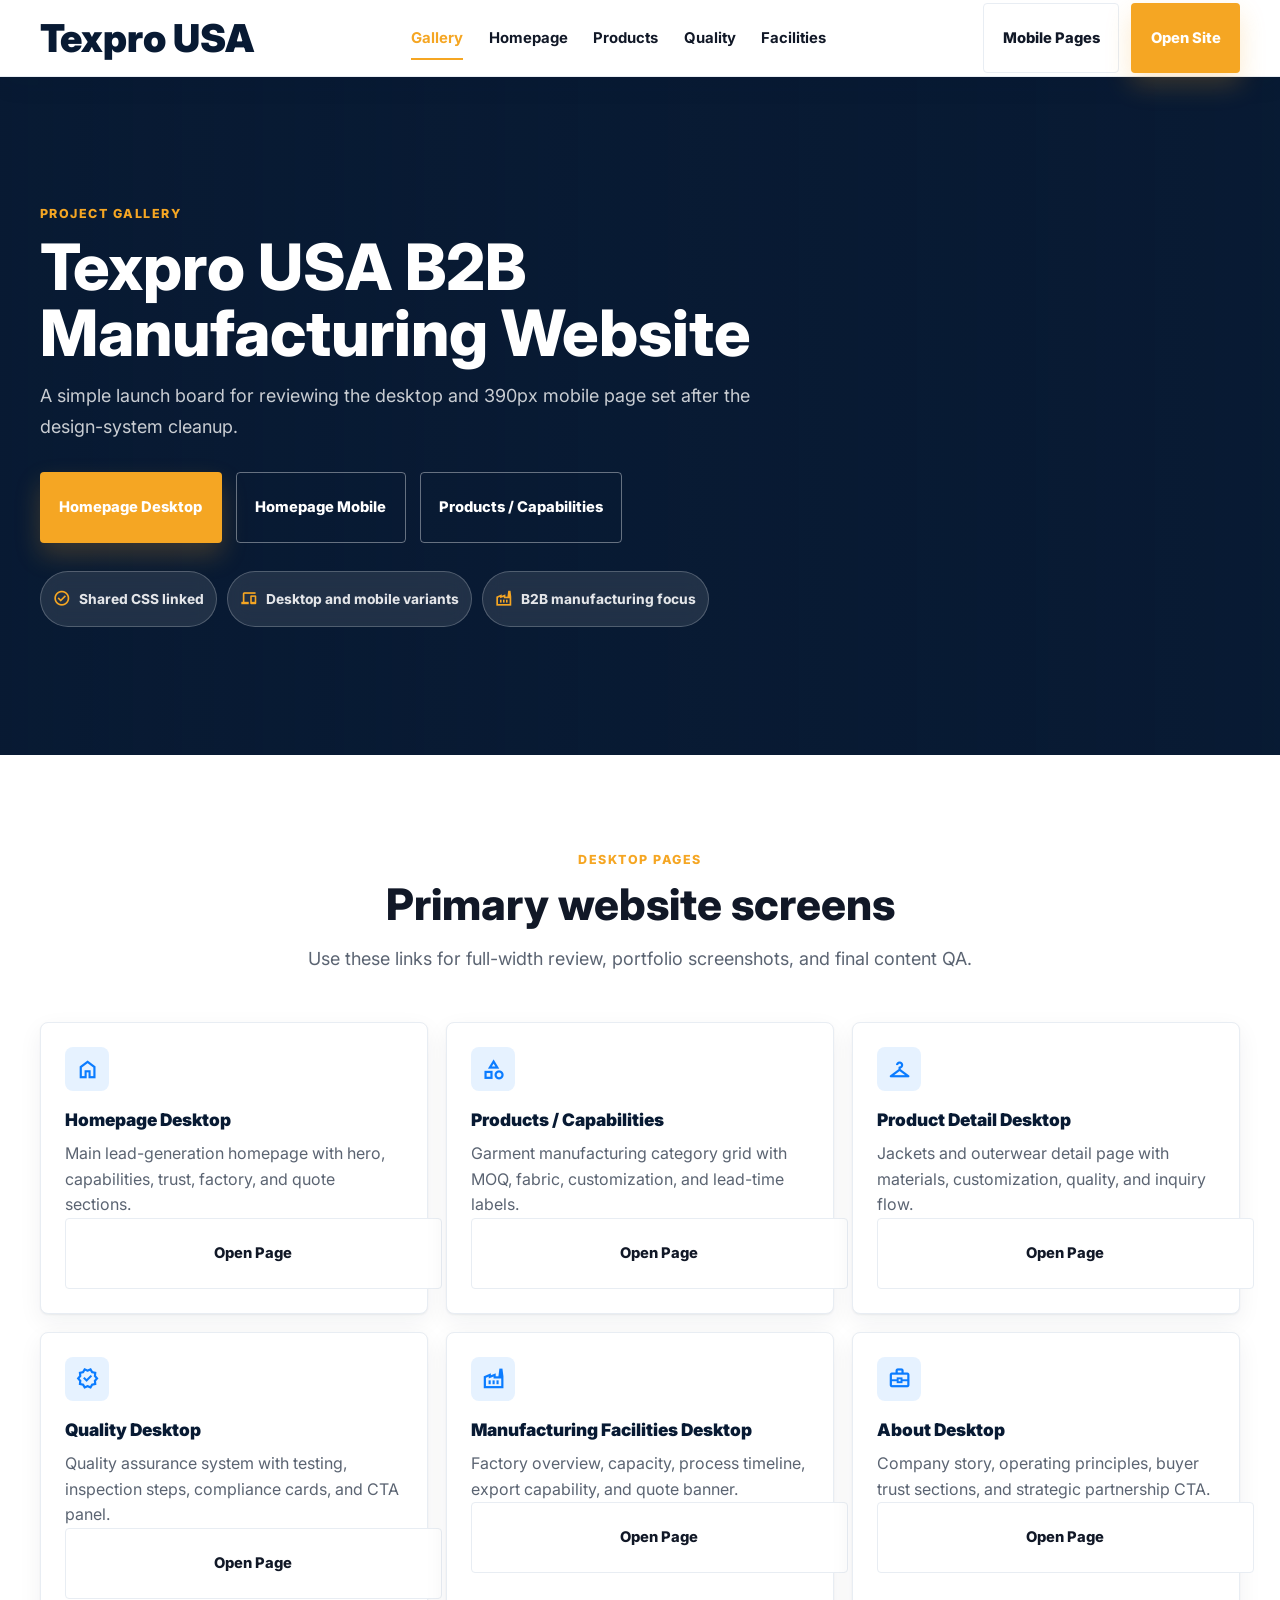
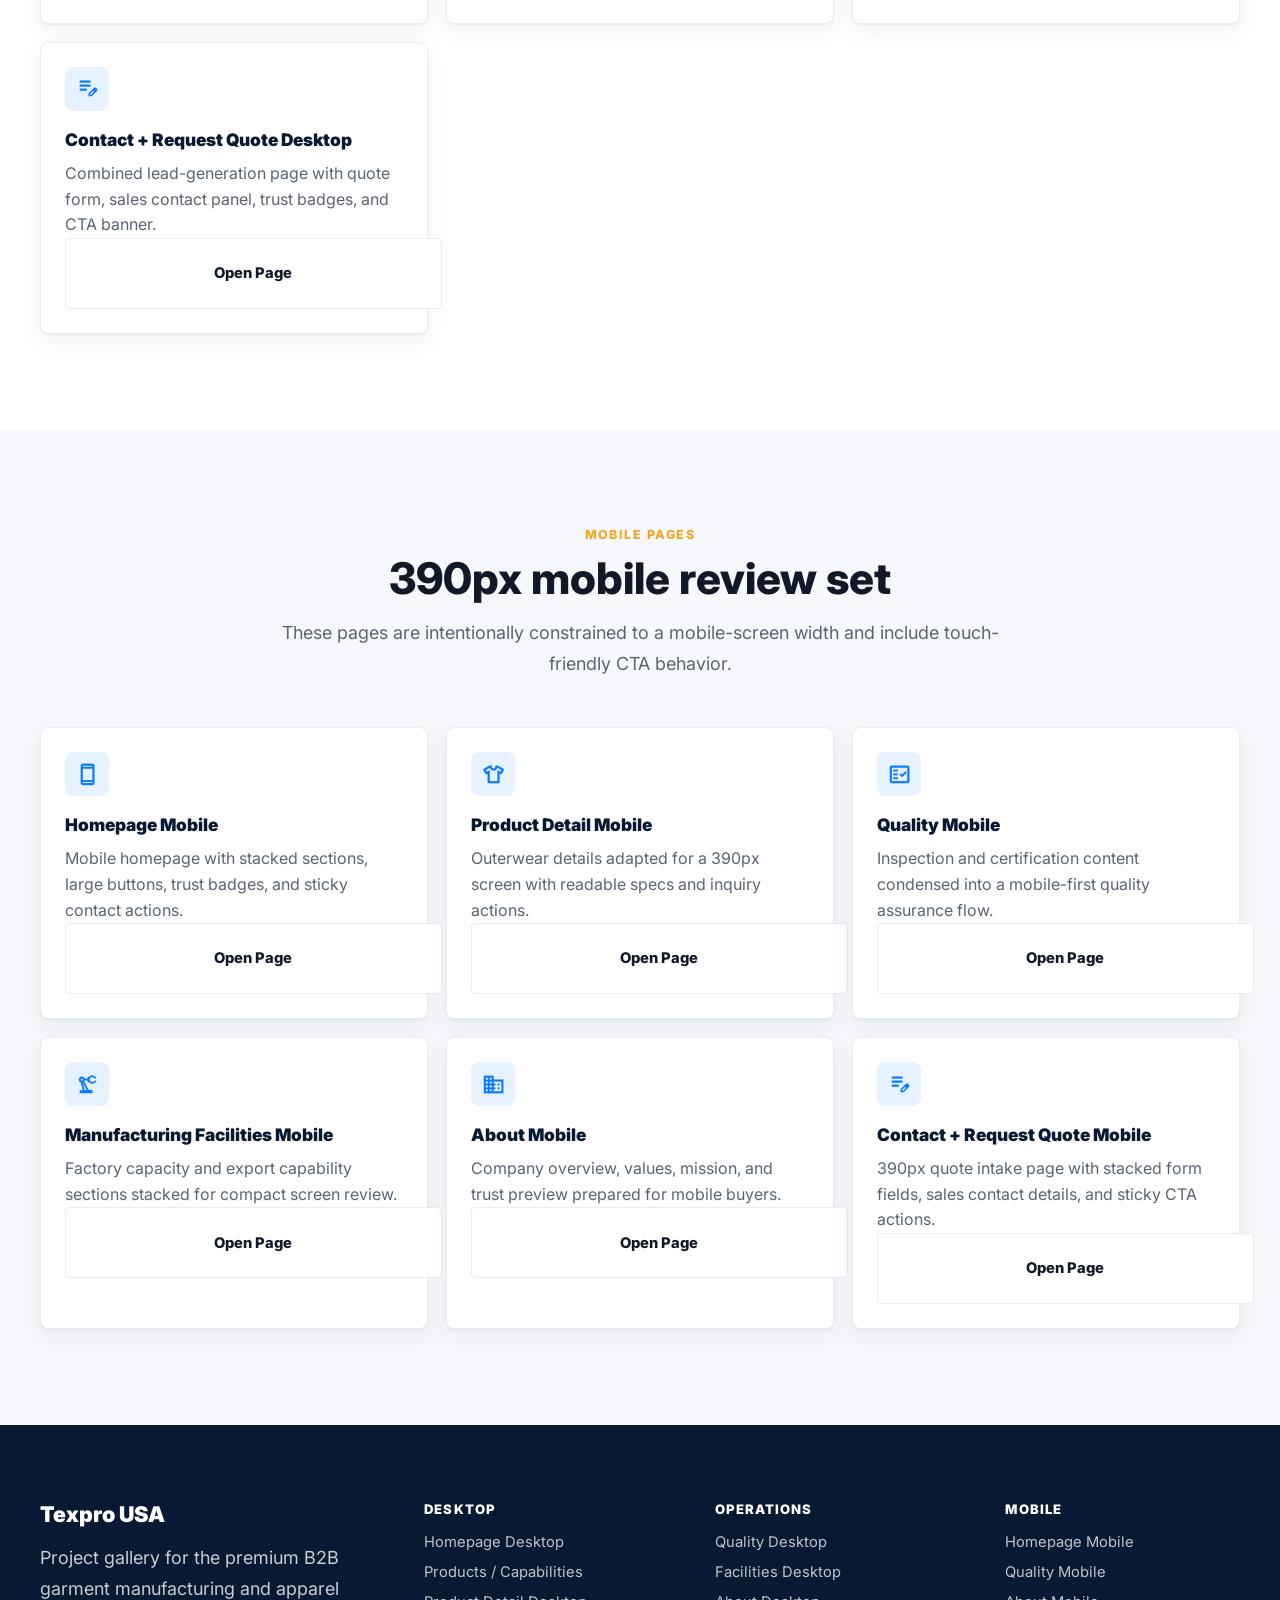
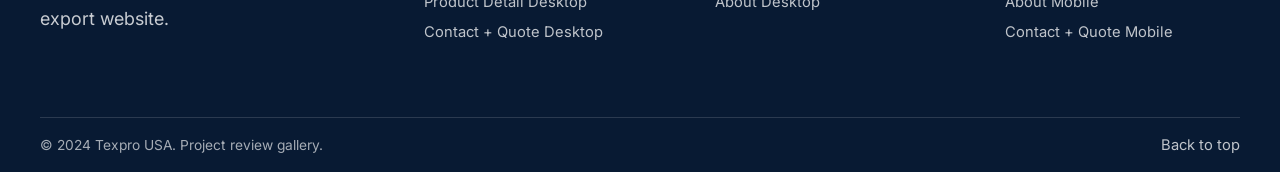
==== index.html @ c9c581f6 "Initial Texpro USA redesign" ====
<!DOCTYPE html>
<html lang="en">
<head>
<meta charset="utf-8"/>
<meta content="width=device-width, initial-scale=1.0" name="viewport"/>
<title>Texpro USA Project Gallery</title>
<link href="https://fonts.googleapis.com/css2?family=Inter:wght@400;600;700;800;900&amp;display=swap" rel="stylesheet"/>
<link href="https://fonts.googleapis.com/css2?family=Material+Symbols+Outlined:wght,FILL@100..700,0..1&amp;display=swap" rel="stylesheet"/>
<link href="assets/css/texpro-design-system.css" rel="stylesheet"/>
</head>
<body class="tx-page">
<header class="tx-navbar">
<div class="tx-container--wide tx-navbar__inner">
<a class="tx-navbar__brand" href="#top">Texpro USA</a>
<nav aria-label="Project navigation">
<ul class="tx-navbar__links">
<li><a class="tx-navbar__link is-active" href="#gallery">Gallery</a></li>
<li><a class="tx-navbar__link" href="texpro_usa_home_desktop/code.html">Homepage</a></li>
<li><a class="tx-navbar__link" href="executive_garment_manufacturing/code.html">Products</a></li>
<li><a class="tx-navbar__link" href="quality_assurance_excellence_desktop/code.html">Quality</a></li>
<li><a class="tx-navbar__link" href="manufacturing_facilities_desktop/code.html">Facilities</a></li>
</ul>
</nav>
<div class="tx-navbar__actions">
<a class="tx-btn tx-btn--outline" href="#mobile">Mobile Pages</a>
<a class="tx-btn tx-btn--primary" href="texpro_usa_home_desktop/code.html">Open Site</a>
</div>
<button aria-label="Open menu" class="tx-menu-button" type="button"><span aria-hidden="true" class="material-symbols-outlined">menu</span></button>
</div>
</header>

<main>
<section class="tx-hero tx-hero--compact" id="top">
<div class="tx-hero__media tx-hero__media--bg" style="background-image: url('https://lh3.googleusercontent.com/aida-public/[base64]')"></div>
<div class="tx-hero__overlay"></div>
<div class="tx-container--wide">
<div class="tx-hero__content">
<p class="tx-eyebrow">Project gallery</p>
<h1 class="tx-heading-xl">Texpro USA B2B Manufacturing Website</h1>
<p class="tx-copy">A simple launch board for reviewing the desktop and 390px mobile page set after the design-system cleanup.</p>
<div class="tx-hero__actions">
<a class="tx-btn tx-btn--primary" href="texpro_usa_home_desktop/code.html">Homepage Desktop</a>
<a class="tx-btn tx-btn--ghost" href="texpro_usa_home_mobile/code.html">Homepage Mobile</a>
<a class="tx-btn tx-btn--ghost" href="executive_garment_manufacturing/code.html">Products / Capabilities</a>
</div>
<div class="tx-badge-row">
<span class="tx-trust-badge"><span aria-hidden="true" class="material-symbols-outlined">check_circle</span>Shared CSS linked</span>
<span class="tx-trust-badge"><span aria-hidden="true" class="material-symbols-outlined">devices</span>Desktop and mobile variants</span>
<span class="tx-trust-badge"><span aria-hidden="true" class="material-symbols-outlined">factory</span>B2B manufacturing focus</span>
</div>
</div>
</div>
</section>

<section class="tx-section tx-section--white" id="gallery">
<div class="tx-container">
<div class="tx-section-header tx-section-header--center">
<p class="tx-eyebrow">Desktop pages</p>
<h2 class="tx-heading-lg">Primary website screens</h2>
<p class="tx-copy">Use these links for full-width review, portfolio screenshots, and final content QA.</p>
</div>
<div class="tx-icon-grid">
<article class="tx-card tx-card--interactive tx-icon-card">
<span class="tx-icon-card__icon"><span aria-hidden="true" class="material-symbols-outlined">home</span></span>
<h3 class="tx-icon-card__title">Homepage Desktop</h3>
<p class="tx-icon-card__copy">Main lead-generation homepage with hero, capabilities, trust, factory, and quote sections.</p>
<a class="tx-btn tx-btn--outline tx-btn--full" href="texpro_usa_home_desktop/code.html">Open Page</a>
</article>
<article class="tx-card tx-card--interactive tx-icon-card">
<span class="tx-icon-card__icon"><span aria-hidden="true" class="material-symbols-outlined">category</span></span>
<h3 class="tx-icon-card__title">Products / Capabilities</h3>
<p class="tx-icon-card__copy">Garment manufacturing category grid with MOQ, fabric, customization, and lead-time labels.</p>
<a class="tx-btn tx-btn--outline tx-btn--full" href="executive_garment_manufacturing/code.html">Open Page</a>
</article>
<article class="tx-card tx-card--interactive tx-icon-card">
<span class="tx-icon-card__icon"><span aria-hidden="true" class="material-symbols-outlined">checkroom</span></span>
<h3 class="tx-icon-card__title">Product Detail Desktop</h3>
<p class="tx-icon-card__copy">Jackets and outerwear detail page with materials, customization, quality, and inquiry flow.</p>
<a class="tx-btn tx-btn--outline tx-btn--full" href="product_detail_jackets_outerwear_desktop/code.html">Open Page</a>
</article>
<article class="tx-card tx-card--interactive tx-icon-card">
<span class="tx-icon-card__icon"><span aria-hidden="true" class="material-symbols-outlined">verified</span></span>
<h3 class="tx-icon-card__title">Quality Desktop</h3>
<p class="tx-icon-card__copy">Quality assurance system with testing, inspection steps, compliance cards, and CTA panel.</p>
<a class="tx-btn tx-btn--outline tx-btn--full" href="quality_assurance_excellence_desktop/code.html">Open Page</a>
</article>
<article class="tx-card tx-card--interactive tx-icon-card">
<span class="tx-icon-card__icon"><span aria-hidden="true" class="material-symbols-outlined">factory</span></span>
<h3 class="tx-icon-card__title">Manufacturing Facilities Desktop</h3>
<p class="tx-icon-card__copy">Factory overview, capacity, process timeline, export capability, and quote banner.</p>
<a class="tx-btn tx-btn--outline tx-btn--full" href="manufacturing_facilities_desktop/code.html">Open Page</a>
</article>
<article class="tx-card tx-card--interactive tx-icon-card">
<span class="tx-icon-card__icon"><span aria-hidden="true" class="material-symbols-outlined">business_center</span></span>
<h3 class="tx-icon-card__title">About Desktop</h3>
<p class="tx-icon-card__copy">Company story, operating principles, buyer trust sections, and strategic partnership CTA.</p>
<a class="tx-btn tx-btn--outline tx-btn--full" href="about_texpro_usa_desktop/code.html">Open Page</a>
</article>
<article class="tx-card tx-card--interactive tx-icon-card">
<span class="tx-icon-card__icon"><span aria-hidden="true" class="material-symbols-outlined">edit_note</span></span>
<h3 class="tx-icon-card__title">Contact + Request Quote Desktop</h3>
<p class="tx-icon-card__copy">Combined lead-generation page with quote form, sales contact panel, trust badges, and CTA banner.</p>
<a class="tx-btn tx-btn--outline tx-btn--full" href="contact_request_quote_desktop/code.html">Open Page</a>
</article>
</div>
</div>
</section>

<section class="tx-section tx-section--soft" id="mobile">
<div class="tx-container">
<div class="tx-section-header tx-section-header--center">
<p class="tx-eyebrow">Mobile pages</p>
<h2 class="tx-heading-lg">390px mobile review set</h2>
<p class="tx-copy">These pages are intentionally constrained to a mobile-screen width and include touch-friendly CTA behavior.</p>
</div>
<div class="tx-icon-grid">
<article class="tx-card tx-card--interactive tx-icon-card">
<span class="tx-icon-card__icon"><span aria-hidden="true" class="material-symbols-outlined">smartphone</span></span>
<h3 class="tx-icon-card__title">Homepage Mobile</h3>
<p class="tx-icon-card__copy">Mobile homepage with stacked sections, large buttons, trust badges, and sticky contact actions.</p>
<a class="tx-btn tx-btn--outline tx-btn--full" href="texpro_usa_home_mobile/code.html">Open Page</a>
</article>
<article class="tx-card tx-card--interactive tx-icon-card">
<span class="tx-icon-card__icon"><span aria-hidden="true" class="material-symbols-outlined">apparel</span></span>
<h3 class="tx-icon-card__title">Product Detail Mobile</h3>
<p class="tx-icon-card__copy">Outerwear details adapted for a 390px screen with readable specs and inquiry actions.</p>
<a class="tx-btn tx-btn--outline tx-btn--full" href="product_detail_jackets_outerwear_mobile/code.html">Open Page</a>
</article>
<article class="tx-card tx-card--interactive tx-icon-card">
<span class="tx-icon-card__icon"><span aria-hidden="true" class="material-symbols-outlined">fact_check</span></span>
<h3 class="tx-icon-card__title">Quality Mobile</h3>
<p class="tx-icon-card__copy">Inspection and certification content condensed into a mobile-first quality assurance flow.</p>
<a class="tx-btn tx-btn--outline tx-btn--full" href="quality_assurance_excellence_mobile/code.html">Open Page</a>
</article>
<article class="tx-card tx-card--interactive tx-icon-card">
<span class="tx-icon-card__icon"><span aria-hidden="true" class="material-symbols-outlined">precision_manufacturing</span></span>
<h3 class="tx-icon-card__title">Manufacturing Facilities Mobile</h3>
<p class="tx-icon-card__copy">Factory capacity and export capability sections stacked for compact screen review.</p>
<a class="tx-btn tx-btn--outline tx-btn--full" href="manufacturing_facilities_mobile/code.html">Open Page</a>
</article>
<article class="tx-card tx-card--interactive tx-icon-card">
<span class="tx-icon-card__icon"><span aria-hidden="true" class="material-symbols-outlined">domain</span></span>
<h3 class="tx-icon-card__title">About Mobile</h3>
<p class="tx-icon-card__copy">Company overview, values, mission, and trust preview prepared for mobile buyers.</p>
<a class="tx-btn tx-btn--outline tx-btn--full" href="about_texpro_usa_mobile/code.html">Open Page</a>
</article>
<article class="tx-card tx-card--interactive tx-icon-card">
<span class="tx-icon-card__icon"><span aria-hidden="true" class="material-symbols-outlined">edit_note</span></span>
<h3 class="tx-icon-card__title">Contact + Request Quote Mobile</h3>
<p class="tx-icon-card__copy">390px quote intake page with stacked form fields, sales contact details, and sticky CTA actions.</p>
<a class="tx-btn tx-btn--outline tx-btn--full" href="contact_request_quote_mobile/code.html">Open Page</a>
</article>
</div>
</div>
</section>
</main>

<footer class="tx-footer">
<div class="tx-container tx-footer__grid">
<div>
<p class="tx-footer__brand">Texpro USA</p>
<p class="tx-copy">Project gallery for the premium B2B garment manufacturing and apparel export website.</p>
</div>
<div>
<h2 class="tx-footer__heading">Desktop</h2>
<ul class="tx-footer__links">
<li><a class="tx-footer__link" href="texpro_usa_home_desktop/code.html">Homepage Desktop</a></li>
<li><a class="tx-footer__link" href="executive_garment_manufacturing/code.html">Products / Capabilities</a></li>
<li><a class="tx-footer__link" href="product_detail_jackets_outerwear_desktop/code.html">Product Detail Desktop</a></li>
<li><a class="tx-footer__link" href="contact_request_quote_desktop/code.html">Contact + Quote Desktop</a></li>
</ul>
</div>
<div>
<h2 class="tx-footer__heading">Operations</h2>
<ul class="tx-footer__links">
<li><a class="tx-footer__link" href="quality_assurance_excellence_desktop/code.html">Quality Desktop</a></li>
<li><a class="tx-footer__link" href="manufacturing_facilities_desktop/code.html">Facilities Desktop</a></li>
<li><a class="tx-footer__link" href="about_texpro_usa_desktop/code.html">About Desktop</a></li>
</ul>
</div>
<div>
<h2 class="tx-footer__heading">Mobile</h2>
<ul class="tx-footer__links">
<li><a class="tx-footer__link" href="texpro_usa_home_mobile/code.html">Homepage Mobile</a></li>
<li><a class="tx-footer__link" href="quality_assurance_excellence_mobile/code.html">Quality Mobile</a></li>
<li><a class="tx-footer__link" href="about_texpro_usa_mobile/code.html">About Mobile</a></li>
<li><a class="tx-footer__link" href="contact_request_quote_mobile/code.html">Contact + Quote Mobile</a></li>
</ul>
</div>
</div>
<div class="tx-container tx-footer__bottom">
<span>&copy; 2024 Texpro USA. Project review gallery.</span>
<a class="tx-footer__link" href="#top">Back to top</a>
</div>
</footer>
</body>
</html>
---- assets/css/texpro-design-system.css ----
/*
  Texpro USA shared design system
  Purpose: premium B2B garment manufacturing lead-generation UI.
  Usage: add this stylesheet to one page at a time, then replace page-level
  utility-heavy markup with the namespaced tx-* component classes.
*/

:root {
  --tx-navy: #081A33;
  --tx-dark: #111827;
  --tx-white: #FFFFFF;
  --tx-bg-soft: #F6F8FB;
  --tx-blue: #0B7CFF;
  --tx-green: #2E9E44;
  --tx-gold: #F5A623;
  --tx-text: #111827;
  --tx-text-muted: #5B6472;
  --tx-border: #E8EDF3;

  --tx-font-sans: "Inter", ui-sans-serif, system-ui, -apple-system, BlinkMacSystemFont, "Segoe UI", sans-serif;
  --tx-container: 1200px;
  --tx-container-wide: 1320px;
  --tx-page-gutter: clamp(16px, 4vw, 40px);
  --tx-section-y: clamp(56px, 8vw, 96px);
  --tx-radius-sm: 4px;
  --tx-radius-md: 8px;
  --tx-radius-lg: 12px;
  --tx-shadow-sm: 0 1px 2px rgba(8, 26, 51, 0.06), 0 8px 24px rgba(8, 26, 51, 0.06);
  --tx-shadow-md: 0 16px 40px rgba(8, 26, 51, 0.12);
  --tx-shadow-lg: 0 28px 70px rgba(8, 26, 51, 0.18);
  --tx-ring: 0 0 0 3px rgba(11, 124, 255, 0.22);
  --tx-transition: 180ms ease;
}

.material-symbols-outlined {
  font-variation-settings: "FILL" 0, "wght" 500, "GRAD" 0, "opsz" 24;
  line-height: 1;
  vertical-align: middle;
}

.tx-page {
  min-height: 100dvh;
  margin: 0;
  background: var(--tx-bg-soft);
  color: var(--tx-text);
  font-family: var(--tx-font-sans);
  -webkit-font-smoothing: antialiased;
  text-rendering: optimizeLegibility;
}

.tx-container {
  width: min(100% - (var(--tx-page-gutter) * 2), var(--tx-container));
  margin-inline: auto;
}

.tx-container--wide {
  width: min(100% - (var(--tx-page-gutter) * 2), var(--tx-container-wide));
  margin-inline: auto;
}

.tx-section {
  padding-block: var(--tx-section-y);
}

.tx-section--white {
  background: var(--tx-white);
}

.tx-section--soft {
  background: var(--tx-bg-soft);
}

.tx-section--navy {
  background: var(--tx-navy);
  color: var(--tx-white);
}

.tx-section-header {
  max-width: 720px;
  margin-bottom: clamp(28px, 5vw, 48px);
}

.tx-section-header--center {
  margin-inline: auto;
  text-align: center;
}

.tx-eyebrow {
  margin: 0 0 12px;
  color: var(--tx-gold);
  font-size: 0.78rem;
  font-weight: 800;
  letter-spacing: 0.12em;
  line-height: 1.4;
  text-transform: uppercase;
}

.tx-heading-xl,
.tx-heading-lg,
.tx-heading-md,
.tx-heading-sm {
  margin: 0;
  color: inherit;
  font-weight: 800;
  letter-spacing: 0;
}

.tx-heading-xl {
  font-size: clamp(2.35rem, 5vw, 4.5rem);
  line-height: 1.02;
}

.tx-heading-lg {
  font-size: clamp(2rem, 3.4vw, 3.25rem);
  line-height: 1.08;
}

.tx-heading-md {
  font-size: clamp(1.45rem, 2.4vw, 2.25rem);
  line-height: 1.16;
}

.tx-heading-sm {
  font-size: clamp(1.15rem, 1.8vw, 1.45rem);
  line-height: 1.24;
}

.tx-copy {
  margin: 16px 0 0;
  color: var(--tx-text-muted);
  font-size: clamp(1rem, 1.5vw, 1.125rem);
  line-height: 1.7;
}

.tx-section--navy .tx-copy,
.tx-hero .tx-copy,
.tx-footer .tx-copy {
  color: rgba(255, 255, 255, 0.78);
}

.tx-mobile-hero .tx-copy,
.tx-mobile-section--navy .tx-copy,
.tx-mobile-cta-panel .tx-copy,
.tx-mobile-footer .tx-copy {
  color: rgba(255, 255, 255, 0.78);
}

.tx-link {
  color: var(--tx-blue);
  font-weight: 700;
  text-decoration: none;
  transition: color var(--tx-transition);
}

.tx-link:hover {
  color: var(--tx-navy);
}

.tx-link:focus-visible,
.tx-btn:focus-visible,
.tx-navbar__link:focus-visible,
.tx-form-control:focus-visible,
.tx-menu-button:focus-visible {
  outline: none;
  box-shadow: var(--tx-ring);
}

/* Navigation */
.tx-navbar {
  position: sticky;
  top: 0;
  z-index: 50;
  background: rgba(255, 255, 255, 0.94);
  border-bottom: 1px solid var(--tx-border);
  box-shadow: 0 8px 24px rgba(8, 26, 51, 0.06);
  backdrop-filter: blur(14px);
}

.tx-navbar__inner {
  min-height: 76px;
  display: flex;
  align-items: center;
  justify-content: space-between;
  gap: 24px;
}

.tx-navbar__brand {
  color: var(--tx-navy);
  font-size: clamp(1.55rem, 3vw, 2.45rem);
  font-weight: 900;
  letter-spacing: 0;
  line-height: 1;
  text-decoration: none;
  white-space: nowrap;
}

.tx-navbar__links {
  display: flex;
  align-items: center;
  gap: clamp(16px, 2vw, 28px);
  margin: 0;
  padding: 0;
  list-style: none;
}

.tx-navbar__link {
  position: relative;
  display: inline-flex;
  align-items: center;
  min-height: 44px;
  color: var(--tx-text);
  font-size: 0.93rem;
  font-weight: 700;
  text-decoration: none;
  transition: color var(--tx-transition);
}

.tx-navbar__link:hover,
.tx-navbar__link.is-active {
  color: var(--tx-gold);
}

.tx-navbar__link.is-active::after {
  position: absolute;
  right: 0;
  bottom: 0;
  left: 0;
  height: 2px;
  background: var(--tx-gold);
  content: "";
}

.tx-navbar__actions {
  display: flex;
  align-items: center;
  gap: 12px;
}

.tx-menu-button {
  display: none;
  width: 44px;
  height: 44px;
  align-items: center;
  justify-content: center;
  border: 1px solid var(--tx-border);
  border-radius: var(--tx-radius-md);
  background: var(--tx-white);
  color: var(--tx-dark);
  cursor: pointer;
}

.tx-mobile-dock {
  position: fixed;
  right: 0;
  bottom: 0;
  left: 0;
  z-index: 60;
  display: none;
  grid-template-columns: 1fr 1fr;
  gap: 10px;
  padding: 10px 14px calc(10px + env(safe-area-inset-bottom));
  background: rgba(255, 255, 255, 0.96);
  border-top: 1px solid var(--tx-border);
  box-shadow: 0 -12px 32px rgba(8, 26, 51, 0.12);
  backdrop-filter: blur(14px);
}

/* Explicit desktop pages keep the full B2B navbar even in narrow preview panes. */
.tx-desktop-page {
  padding-bottom: 0 !important;
}

.tx-desktop-page .tx-navbar {
  display: block;
}

.tx-desktop-page .tx-navbar__inner {
  display: flex;
  align-items: center;
  justify-content: space-between;
  gap: 14px;
  overflow-x: auto;
}

.tx-desktop-page .tx-navbar__links,
.tx-desktop-page .tx-nav-links {
  display: flex !important;
  flex-wrap: nowrap;
  gap: clamp(10px, 1.3vw, 20px);
}

.tx-desktop-page .tx-navbar__actions,
.tx-desktop-page .tx-nav-actions {
  display: flex !important;
  flex-wrap: nowrap;
  gap: 8px;
}

.tx-desktop-page .tx-navbar__brand,
.tx-desktop-page .tx-navbar__link,
.tx-desktop-page .tx-navbar__actions .tx-btn {
  white-space: nowrap;
}

.tx-desktop-page .tx-menu-button,
.tx-desktop-page .tx-menu-toggle {
  display: none !important;
}

.tx-desktop-page .tx-mobile-dock,
.tx-desktop-page .tx-mobile-bottom-cta {
  display: none !important;
}

/* Buttons and lead-generation CTAs */
.tx-btn {
  display: inline-flex;
  min-height: 44px;
  align-items: center;
  justify-content: center;
  gap: 10px;
  padding: 0.78rem 1.15rem;
  border: 1px solid transparent;
  border-radius: var(--tx-radius-sm);
  font-family: inherit;
  font-size: 0.92rem;
  font-weight: 800;
  line-height: 1;
  text-align: center;
  text-decoration: none;
  cursor: pointer;
  transition: transform var(--tx-transition), box-shadow var(--tx-transition), background-color var(--tx-transition), border-color var(--tx-transition), color var(--tx-transition);
}

.tx-btn:hover {
  transform: translateY(-1px);
}

.tx-btn--primary {
  background: var(--tx-gold);
  color: var(--tx-white);
  box-shadow: 0 12px 26px rgba(245, 166, 35, 0.22);
}

.tx-btn--primary:hover {
  background: #e99714;
  box-shadow: 0 16px 34px rgba(245, 166, 35, 0.3);
}

.tx-btn--blue {
  background: var(--tx-blue);
  color: var(--tx-white);
  box-shadow: 0 12px 26px rgba(11, 124, 255, 0.22);
}

.tx-btn--whatsapp {
  background: var(--tx-green);
  color: var(--tx-white);
  box-shadow: 0 12px 26px rgba(46, 158, 68, 0.22);
}

.tx-btn--dark {
  background: var(--tx-navy);
  color: var(--tx-white);
  box-shadow: 0 12px 26px rgba(8, 26, 51, 0.18);
}

.tx-btn--outline {
  background: var(--tx-white);
  border-color: var(--tx-border);
  color: var(--tx-dark);
}

.tx-btn--outline:hover {
  border-color: rgba(8, 26, 51, 0.24);
  box-shadow: var(--tx-shadow-sm);
}

.tx-btn--ghost {
  background: transparent;
  border-color: rgba(255, 255, 255, 0.38);
  color: var(--tx-white);
}

.tx-btn--full {
  width: 100%;
}

.tx-btn__icon {
  width: 1.1em;
  height: 1.1em;
  flex: 0 0 auto;
}

/* Hero */
.tx-hero {
  position: relative;
  min-height: clamp(560px, 72vh, 780px);
  display: grid;
  align-items: center;
  overflow: hidden;
  background: var(--tx-navy);
  color: var(--tx-white);
}

.tx-hero--compact {
  min-height: clamp(440px, 58vh, 640px);
}

.tx-hero__media,
.tx-hero__overlay {
  position: absolute;
  inset: 0;
}

.tx-hero__media {
  width: 100%;
  height: 100%;
  object-fit: cover;
}

.tx-hero__media--bg {
  background-position: center;
  background-size: cover;
}

.tx-hero__overlay {
  background:
    linear-gradient(90deg, rgba(8, 26, 51, 0.88), rgba(8, 26, 51, 0.58) 48%, rgba(8, 26, 51, 0.36)),
    linear-gradient(0deg, rgba(8, 26, 51, 0.18), rgba(8, 26, 51, 0.18));
}

.tx-hero__content {
  position: relative;
  z-index: 1;
  max-width: 760px;
  padding-block: clamp(72px, 10vw, 128px);
}

.tx-hero__actions,
.tx-cta-row {
  display: flex;
  flex-wrap: wrap;
  gap: 14px;
  margin-top: 30px;
}

.tx-proof-grid {
  display: grid;
  grid-template-columns: repeat(3, minmax(0, 1fr));
  gap: 18px;
}

.tx-proof-card {
  padding: clamp(22px, 3vw, 32px);
  background: var(--tx-white);
  border: 1px solid var(--tx-border);
  border-radius: var(--tx-radius-md);
  box-shadow: var(--tx-shadow-sm);
}

.tx-proof-card__value {
  color: var(--tx-navy);
  font-size: clamp(2rem, 4vw, 3rem);
  font-weight: 900;
  line-height: 1;
}

.tx-proof-card__label {
  margin-top: 10px;
  color: var(--tx-text-muted);
  font-size: 0.92rem;
  font-weight: 700;
}

.tx-badge-row {
  display: flex;
  flex-wrap: wrap;
  gap: 10px;
  margin-top: 28px;
}

.tx-trust-badge {
  display: inline-flex;
  min-height: 38px;
  align-items: center;
  gap: 8px;
  padding: 8px 12px;
  border: 1px solid rgba(255, 255, 255, 0.22);
  border-radius: 999px;
  background: rgba(255, 255, 255, 0.1);
  color: rgba(255, 255, 255, 0.88);
  font-size: 0.86rem;
  font-weight: 750;
  backdrop-filter: blur(10px);
}

.tx-trust-badge .material-symbols-outlined {
  color: var(--tx-gold);
  font-size: 1.1rem;
}

.tx-split {
  display: grid;
  grid-template-columns: minmax(0, 0.92fr) minmax(0, 1.08fr);
  gap: clamp(28px, 5vw, 64px);
  align-items: center;
}

.tx-split--reverse {
  grid-template-columns: minmax(0, 1.08fr) minmax(0, 0.92fr);
}

.tx-panel {
  padding: clamp(24px, 4vw, 40px);
  background: var(--tx-white);
  border: 1px solid var(--tx-border);
  border-radius: var(--tx-radius-lg);
  box-shadow: var(--tx-shadow-sm);
}

.tx-icon-grid {
  display: grid;
  grid-template-columns: repeat(3, minmax(0, 1fr));
  gap: 18px;
}

.tx-icon-card {
  padding: 24px;
  background: var(--tx-white);
  border: 1px solid var(--tx-border);
  border-radius: var(--tx-radius-md);
  box-shadow: var(--tx-shadow-sm);
}

.tx-icon-card--dark {
  background: rgba(255, 255, 255, 0.06);
  border-color: rgba(255, 255, 255, 0.14);
  box-shadow: none;
}

.tx-icon-card__icon {
  display: inline-flex;
  width: 44px;
  height: 44px;
  align-items: center;
  justify-content: center;
  margin-bottom: 18px;
  border-radius: var(--tx-radius-md);
  background: rgba(11, 124, 255, 0.1);
  color: var(--tx-blue);
}

.tx-icon-card--dark .tx-icon-card__icon {
  background: rgba(245, 166, 35, 0.12);
  color: var(--tx-gold);
}

.tx-icon-card__icon .material-symbols-outlined {
  font-size: 1.45rem;
}

.tx-icon-card__title {
  margin: 0;
  color: var(--tx-navy);
  font-size: 1.08rem;
  font-weight: 900;
  line-height: 1.28;
}

.tx-icon-card--dark .tx-icon-card__title {
  color: var(--tx-white);
}

.tx-icon-card__copy {
  margin: 10px 0 0;
  color: var(--tx-text-muted);
  line-height: 1.6;
}

.tx-icon-card--dark .tx-icon-card__copy {
  color: rgba(255, 255, 255, 0.72);
}

/* Cards */
.tx-card {
  background: var(--tx-white);
  border: 1px solid var(--tx-border);
  border-radius: var(--tx-radius-md);
  box-shadow: var(--tx-shadow-sm);
}

.tx-card--interactive {
  transition: transform var(--tx-transition), box-shadow var(--tx-transition), border-color var(--tx-transition);
}

.tx-card--interactive:hover {
  border-color: rgba(11, 124, 255, 0.22);
  box-shadow: var(--tx-shadow-md);
  transform: translateY(-3px);
}

.tx-product-grid {
  display: grid;
  grid-template-columns: repeat(4, minmax(0, 1fr));
  gap: 22px;
}

.tx-product-card {
  overflow: hidden;
}

.tx-product-card__media {
  aspect-ratio: 4 / 3;
  width: 100%;
  overflow: hidden;
  background: var(--tx-bg-soft);
}

.tx-product-card__media img {
  width: 100%;
  height: 100%;
  display: block;
  object-fit: cover;
  transition: transform 320ms ease;
}

.tx-product-card:hover .tx-product-card__media img {
  transform: scale(1.04);
}

.tx-product-card__body {
  padding: 18px;
}

.tx-product-card__title {
  margin: 0;
  color: var(--tx-navy);
  font-size: 1.1rem;
  font-weight: 850;
  line-height: 1.25;
}

.tx-product-card__copy {
  margin: 8px 0 0;
  color: var(--tx-text-muted);
  font-size: 0.94rem;
  line-height: 1.55;
}

.tx-spec-list {
  display: grid;
  gap: 0;
  margin: 18px 0 0;
  padding: 0;
  list-style: none;
}

.tx-spec-list__item {
  display: flex;
  justify-content: space-between;
  gap: 18px;
  padding: 11px 0;
  border-top: 1px solid var(--tx-border);
  color: var(--tx-text-muted);
  font-size: 0.92rem;
}

.tx-spec-list__value {
  color: var(--tx-text);
  font-weight: 800;
  text-align: right;
}

/* Certification and compliance */
.tx-cert-grid {
  display: grid;
  grid-template-columns: repeat(3, minmax(0, 1fr));
  gap: 18px;
}

.tx-cert-card {
  position: relative;
  padding: 22px;
}

.tx-cert-card__badge {
  display: inline-flex;
  align-items: center;
  gap: 8px;
  margin-bottom: 18px;
  padding: 6px 10px;
  border-radius: 999px;
  background: rgba(46, 158, 68, 0.1);
  color: var(--tx-green);
  font-size: 0.78rem;
  font-weight: 850;
  letter-spacing: 0.05em;
  text-transform: uppercase;
}

.tx-cert-card__title {
  margin: 0;
  color: var(--tx-navy);
  font-size: 1.08rem;
  font-weight: 850;
}

.tx-cert-card__copy {
  margin: 10px 0 0;
  color: var(--tx-text-muted);
  line-height: 1.6;
}

.tx-cert-pills {
  display: flex;
  flex-wrap: wrap;
  gap: 10px;
  margin: 18px 0 0;
  padding: 0;
  list-style: none;
}

.tx-cert-pill {
  padding: 7px 10px;
  border: 1px solid var(--tx-border);
  border-radius: 999px;
  background: var(--tx-bg-soft);
  color: var(--tx-text);
  font-size: 0.82rem;
  font-weight: 800;
}

/* Factory cards */
.tx-factory-grid {
  display: grid;
  grid-template-columns: repeat(3, minmax(0, 1fr));
  gap: 22px;
}

.tx-factory-card {
  overflow: hidden;
}

.tx-factory-card__media {
  aspect-ratio: 16 / 10;
  width: 100%;
  background: var(--tx-bg-soft);
}

.tx-factory-card__media img {
  width: 100%;
  height: 100%;
  display: block;
  object-fit: cover;
}

.tx-factory-card__body {
  padding: 22px;
}

.tx-factory-card__meta {
  display: flex;
  flex-wrap: wrap;
  gap: 8px;
  margin-bottom: 14px;
}

.tx-factory-card__tag {
  display: inline-flex;
  padding: 6px 9px;
  border-radius: var(--tx-radius-sm);
  background: rgba(245, 166, 35, 0.14);
  color: #9b5d00;
  font-size: 0.76rem;
  font-weight: 850;
  letter-spacing: 0.06em;
  text-transform: uppercase;
}

.tx-factory-card__title {
  margin: 0;
  color: var(--tx-navy);
  font-size: 1.25rem;
  font-weight: 900;
}

.tx-factory-card__copy {
  margin: 10px 0 0;
  color: var(--tx-text-muted);
  line-height: 1.6;
}

.tx-factory-stats {
  display: grid;
  grid-template-columns: repeat(2, minmax(0, 1fr));
  gap: 12px;
  margin-top: 20px;
}

.tx-factory-stat {
  padding: 14px;
  border: 1px solid var(--tx-border);
  border-radius: var(--tx-radius-sm);
  background: var(--tx-bg-soft);
}

.tx-factory-stat__value {
  display: block;
  color: var(--tx-navy);
  font-size: 1.35rem;
  font-weight: 900;
  line-height: 1;
}

.tx-factory-stat__label {
  display: block;
  margin-top: 6px;
  color: var(--tx-text-muted);
  font-size: 0.78rem;
  font-weight: 750;
}

.tx-strength-grid {
  display: grid;
  grid-template-columns: 1.1fr 0.9fr;
  gap: 22px;
  align-items: stretch;
}

.tx-strength-visual {
  position: relative;
  min-height: 420px;
  overflow: hidden;
  border-radius: var(--tx-radius-lg);
  background-position: center;
  background-size: cover;
  box-shadow: var(--tx-shadow-md);
}

.tx-strength-visual::after {
  position: absolute;
  inset: 0;
  background: linear-gradient(180deg, rgba(8, 26, 51, 0.1), rgba(8, 26, 51, 0.78));
  content: "";
}

.tx-strength-visual__content {
  position: absolute;
  right: 0;
  bottom: 0;
  left: 0;
  z-index: 1;
  padding: 28px;
  color: var(--tx-white);
}

.tx-strength-stack {
  display: grid;
  gap: 18px;
}

.tx-metric-card {
  padding: 24px;
  background: var(--tx-white);
  border: 1px solid var(--tx-border);
  border-radius: var(--tx-radius-md);
  box-shadow: var(--tx-shadow-sm);
}

.tx-metric-card__value {
  display: block;
  color: var(--tx-navy);
  font-size: clamp(2rem, 4vw, 3.1rem);
  font-weight: 900;
  line-height: 1;
}

.tx-metric-card__label {
  display: block;
  margin-top: 10px;
  color: var(--tx-text-muted);
  font-weight: 750;
}

/* Process timeline */
.tx-timeline {
  position: relative;
  display: grid;
  grid-template-columns: repeat(4, minmax(0, 1fr));
  gap: 24px;
  margin: 0;
  padding: 0;
  list-style: none;
}

.tx-timeline::before {
  position: absolute;
  top: 19px;
  right: 0;
  left: 0;
  height: 2px;
  background: var(--tx-border);
  content: "";
}

.tx-timeline__item {
  position: relative;
  padding-top: 54px;
}

.tx-timeline__marker {
  position: absolute;
  top: 8px;
  left: 0;
  width: 24px;
  height: 24px;
  border: 5px solid var(--tx-white);
  border-radius: 999px;
  background: var(--tx-gold);
  box-shadow: 0 0 0 1px rgba(245, 166, 35, 0.28), var(--tx-shadow-sm);
}

.tx-timeline__step {
  margin: 0 0 8px;
  color: var(--tx-gold);
  font-size: 0.76rem;
  font-weight: 850;
  letter-spacing: 0.1em;
  text-transform: uppercase;
}

.tx-timeline__title {
  margin: 0;
  color: var(--tx-navy);
  font-size: 1.18rem;
  font-weight: 900;
}

.tx-timeline__copy {
  margin: 9px 0 0;
  color: var(--tx-text-muted);
  line-height: 1.58;
}

/* Forms */
.tx-lead-panel {
  display: grid;
  grid-template-columns: minmax(0, 0.9fr) minmax(0, 1.1fr);
  gap: clamp(24px, 5vw, 56px);
  align-items: start;
  padding: clamp(24px, 5vw, 48px);
  background: var(--tx-white);
  border: 1px solid var(--tx-border);
  border-radius: var(--tx-radius-lg);
  box-shadow: var(--tx-shadow-md);
}

.tx-form {
  display: grid;
  gap: 18px;
}

.tx-form__row {
  display: grid;
  grid-template-columns: repeat(2, minmax(0, 1fr));
  gap: 16px;
}

.tx-form-field {
  display: grid;
  gap: 8px;
}

.tx-form-label {
  color: var(--tx-dark);
  font-size: 0.88rem;
  font-weight: 850;
}

.tx-form-control {
  width: 100%;
  min-height: 46px;
  padding: 0.75rem 0.9rem;
  border: 1px solid var(--tx-border);
  border-radius: var(--tx-radius-sm);
  background: var(--tx-white);
  color: var(--tx-text);
  font: inherit;
  transition: border-color var(--tx-transition), box-shadow var(--tx-transition), background-color var(--tx-transition);
}

.tx-form-control::placeholder {
  color: rgba(91, 100, 114, 0.72);
}

.tx-form-control:hover {
  border-color: rgba(8, 26, 51, 0.24);
}

textarea.tx-form-control {
  min-height: 132px;
  resize: vertical;
}

.tx-form-helper {
  color: var(--tx-text-muted);
  font-size: 0.82rem;
  line-height: 1.45;
}

.tx-form-error {
  color: #B42318;
  font-size: 0.82rem;
  font-weight: 750;
}

.tx-form-success {
  padding: 12px 14px;
  border: 1px solid rgba(46, 158, 68, 0.28);
  border-radius: var(--tx-radius-sm);
  background: rgba(46, 158, 68, 0.08);
  color: var(--tx-green);
  font-size: 0.9rem;
  font-weight: 750;
}

.tx-trust-list {
  display: grid;
  gap: 14px;
  margin: 24px 0 0;
  padding: 0;
  list-style: none;
}

.tx-trust-list__item {
  display: flex;
  gap: 12px;
  color: var(--tx-text-muted);
  line-height: 1.55;
}

.tx-trust-list__item::before {
  width: 10px;
  height: 10px;
  flex: 0 0 auto;
  margin-top: 0.45em;
  border-radius: 999px;
  background: var(--tx-green);
  content: "";
}

.tx-cta-banner {
  position: relative;
  overflow: hidden;
  padding: clamp(32px, 6vw, 58px);
  border-radius: var(--tx-radius-lg);
  background:
    radial-gradient(circle at 90% 10%, rgba(11, 124, 255, 0.3), transparent 30%),
    linear-gradient(135deg, var(--tx-navy), #0d2446);
  color: var(--tx-white);
  box-shadow: var(--tx-shadow-lg);
}

.tx-cta-banner__inner {
  position: relative;
  z-index: 1;
  display: grid;
  grid-template-columns: minmax(0, 1fr) auto;
  gap: 28px;
  align-items: center;
}

.tx-cta-banner::before {
  position: absolute;
  inset: auto -12% -55% 42%;
  height: 220px;
  border: 1px solid rgba(255, 255, 255, 0.12);
  border-radius: 999px;
  content: "";
  transform: rotate(-8deg);
}

.tx-cta-banner .tx-copy {
  color: rgba(255, 255, 255, 0.78);
}

.tx-cta-banner .tx-cta-row {
  justify-content: flex-end;
  margin-top: 0;
}

/* Footer */
.tx-footer {
  background: var(--tx-navy);
  color: var(--tx-white);
}

.tx-footer__grid {
  display: grid;
  grid-template-columns: 1.4fr repeat(3, minmax(0, 1fr));
  gap: clamp(24px, 5vw, 56px);
  padding-block: clamp(48px, 7vw, 76px);
}

.tx-footer__brand {
  margin: 0;
  color: var(--tx-white);
  font-size: 1.35rem;
  font-weight: 900;
}

.tx-footer__heading {
  margin: 0 0 14px;
  color: var(--tx-white);
  font-size: 0.82rem;
  font-weight: 850;
  letter-spacing: 0.08em;
  text-transform: uppercase;
}

.tx-footer__links {
  display: grid;
  gap: 10px;
  margin: 0;
  padding: 0;
  list-style: none;
}

.tx-footer__link {
  color: rgba(255, 255, 255, 0.74);
  font-size: 0.92rem;
  text-decoration: none;
  transition: color var(--tx-transition);
}

.tx-footer__link:hover {
  color: var(--tx-gold);
}

.tx-footer__bottom {
  display: flex;
  align-items: center;
  justify-content: space-between;
  gap: 18px;
  padding-block: 18px;
  border-top: 1px solid rgba(255, 255, 255, 0.14);
  color: rgba(255, 255, 255, 0.64);
  font-size: 0.86rem;
}

/* Mobile layout */
.tx-mobile-stack {
  display: grid;
  gap: 18px;
}

.tx-mobile-scroll {
  display: grid;
  grid-auto-columns: minmax(260px, 82vw);
  grid-auto-flow: column;
  gap: 14px;
  overflow-x: auto;
  padding-bottom: 8px;
  scroll-snap-type: x mandatory;
  scrollbar-width: none;
}

.tx-mobile-scroll::-webkit-scrollbar {
  display: none;
}

.tx-mobile-scroll > * {
  scroll-snap-align: start;
}

.tx-mobile-page {
  width: min(100%, 390px);
  min-height: 100dvh;
  margin: 0 auto;
  padding-bottom: 92px;
  overflow-x: hidden;
  background: var(--tx-bg-soft);
  box-shadow: 0 0 0 1px rgba(8, 26, 51, 0.08), 0 28px 70px rgba(8, 26, 51, 0.2);
}

.tx-mobile-header {
  position: sticky;
  top: 0;
  z-index: 50;
  display: flex;
  min-height: 64px;
  align-items: center;
  justify-content: space-between;
  padding: 0 16px;
  background: rgba(255, 255, 255, 0.95);
  border-bottom: 1px solid var(--tx-border);
  backdrop-filter: blur(14px);
}

.tx-mobile-header__brand {
  color: var(--tx-navy);
  font-size: 1.55rem;
  font-weight: 900;
  line-height: 1;
  text-decoration: none;
}

.tx-mobile-header__button {
  display: inline-flex;
  width: 44px;
  height: 44px;
  align-items: center;
  justify-content: center;
  border: 1px solid var(--tx-border);
  border-radius: var(--tx-radius-md);
  background: var(--tx-white);
  color: var(--tx-dark);
}

.tx-mobile-hero {
  position: relative;
  min-height: 620px;
  display: flex;
  align-items: flex-end;
  overflow: hidden;
  background: var(--tx-navy);
  color: var(--tx-white);
}

.tx-mobile-hero__media,
.tx-mobile-hero__overlay {
  position: absolute;
  inset: 0;
}

.tx-mobile-hero__media {
  background-position: center;
  background-size: cover;
}

.tx-mobile-hero__overlay {
  background:
    linear-gradient(0deg, rgba(8, 26, 51, 0.94), rgba(8, 26, 51, 0.64) 58%, rgba(8, 26, 51, 0.3)),
    linear-gradient(90deg, rgba(8, 26, 51, 0.44), rgba(8, 26, 51, 0.12));
}

.tx-mobile-hero__content {
  position: relative;
  z-index: 1;
  width: 100%;
  padding: 84px 18px 34px;
}

.tx-mobile-hero .tx-heading-xl {
  max-width: 10ch;
}

.tx-mobile-actions {
  display: grid;
  gap: 12px;
  margin-top: 26px;
}

.tx-mobile-actions .tx-btn,
.tx-mobile-bottom-cta .tx-btn {
  min-height: 52px;
  border-radius: var(--tx-radius-md);
  font-size: 0.95rem;
}

.tx-mobile-badges {
  display: grid;
  gap: 8px;
  margin-top: 22px;
}

.tx-mobile-badges .tx-trust-badge {
  width: 100%;
  justify-content: flex-start;
}

.tx-mobile-section {
  padding: 44px 16px;
}

.tx-mobile-section--white {
  background: var(--tx-white);
}

.tx-mobile-section--soft {
  background: var(--tx-bg-soft);
}

.tx-mobile-section--navy {
  background: var(--tx-navy);
  color: var(--tx-white);
}

.tx-mobile-section .tx-section-header {
  margin-bottom: 24px;
}

.tx-mobile-stack-grid {
  display: grid;
  gap: 14px;
}

.tx-mobile-stat-card {
  padding: 24px;
  background: var(--tx-white);
  border: 1px solid var(--tx-border);
  border-radius: var(--tx-radius-lg);
  box-shadow: var(--tx-shadow-sm);
  text-align: center;
}

.tx-mobile-stat-card__value {
  color: var(--tx-navy);
  font-size: 2.45rem;
  font-weight: 900;
  line-height: 1;
}

.tx-mobile-stat-card__label {
  margin-top: 10px;
  color: var(--tx-text-muted);
  font-size: 0.9rem;
  font-weight: 780;
  letter-spacing: 0.04em;
}

.tx-mobile-cta-panel {
  padding: 26px;
  border-radius: var(--tx-radius-lg);
  background:
    radial-gradient(circle at 100% 0%, rgba(11, 124, 255, 0.28), transparent 32%),
    linear-gradient(135deg, var(--tx-navy), #0d2446);
  color: var(--tx-white);
  box-shadow: var(--tx-shadow-md);
}

.tx-mobile-footer {
  padding: 38px 16px 110px;
  background: var(--tx-navy);
  color: var(--tx-white);
}

.tx-mobile-footer__links {
  display: grid;
  gap: 10px;
  margin: 24px 0 0;
  padding: 0;
  list-style: none;
}

.tx-mobile-bottom-cta {
  position: fixed;
  bottom: 0;
  left: 50%;
  z-index: 70;
  width: min(100%, 390px);
  display: grid;
  grid-template-columns: 1fr 1fr;
  gap: 10px;
  padding: 10px 12px calc(10px + env(safe-area-inset-bottom));
  background: rgba(255, 255, 255, 0.97);
  border-top: 1px solid var(--tx-border);
  box-shadow: 0 -12px 32px rgba(8, 26, 51, 0.14);
  transform: translateX(-50%);
  backdrop-filter: blur(14px);
}

@media (max-width: 1024px) {
  .tx-navbar__links,
  .tx-navbar__actions {
    display: none;
  }

  .tx-menu-button {
    display: inline-flex;
  }

  .tx-product-grid,
  .tx-factory-grid,
  .tx-cert-grid,
  .tx-icon-grid {
    grid-template-columns: repeat(2, minmax(0, 1fr));
  }

  .tx-proof-grid {
    grid-template-columns: 1fr;
  }

  .tx-lead-panel {
    grid-template-columns: 1fr;
  }

  .tx-split,
  .tx-split--reverse,
  .tx-strength-grid,
  .tx-cta-banner__inner {
    grid-template-columns: 1fr;
  }

  .tx-footer__grid {
    grid-template-columns: repeat(2, minmax(0, 1fr));
  }
}

@media (max-width: 720px) {
  .tx-page {
    padding-bottom: 74px;
  }

  .tx-container,
  .tx-container--wide {
    width: min(100% - 32px, var(--tx-container));
  }

  .tx-navbar__inner {
    min-height: 64px;
  }

  .tx-mobile-dock {
    display: grid;
  }

  .tx-hero {
    min-height: 620px;
    align-items: end;
  }

  .tx-hero__overlay {
    background:
      linear-gradient(0deg, rgba(8, 26, 51, 0.92), rgba(8, 26, 51, 0.5) 62%, rgba(8, 26, 51, 0.32)),
      linear-gradient(0deg, rgba(8, 26, 51, 0.18), rgba(8, 26, 51, 0.18));
  }

  .tx-hero__content {
    padding-block: 80px 48px;
  }

  .tx-hero__actions,
  .tx-cta-row {
    display: grid;
    grid-template-columns: 1fr;
  }

  .tx-product-grid,
  .tx-factory-grid,
  .tx-cert-grid,
  .tx-icon-grid,
  .tx-form__row {
    grid-template-columns: 1fr;
  }

  .tx-strength-visual {
    min-height: 340px;
  }

  .tx-timeline {
    grid-template-columns: 1fr;
    gap: 0;
  }

  .tx-timeline::before {
    top: 0;
    bottom: 0;
    left: 11px;
    width: 2px;
    height: auto;
  }

  .tx-timeline__item {
    padding: 0 0 30px 42px;
  }

  .tx-timeline__marker {
    top: 0;
    left: 0;
  }

  .tx-footer__grid {
    grid-template-columns: 1fr;
  }

  .tx-footer__bottom {
    align-items: flex-start;
    flex-direction: column;
  }
}

@media (prefers-reduced-motion: reduce) {
  *,
  *::before,
  *::after {
    scroll-behavior: auto !important;
    transition-duration: 0.01ms !important;
    animation-duration: 0.01ms !important;
    animation-iteration-count: 1 !important;
  }
}
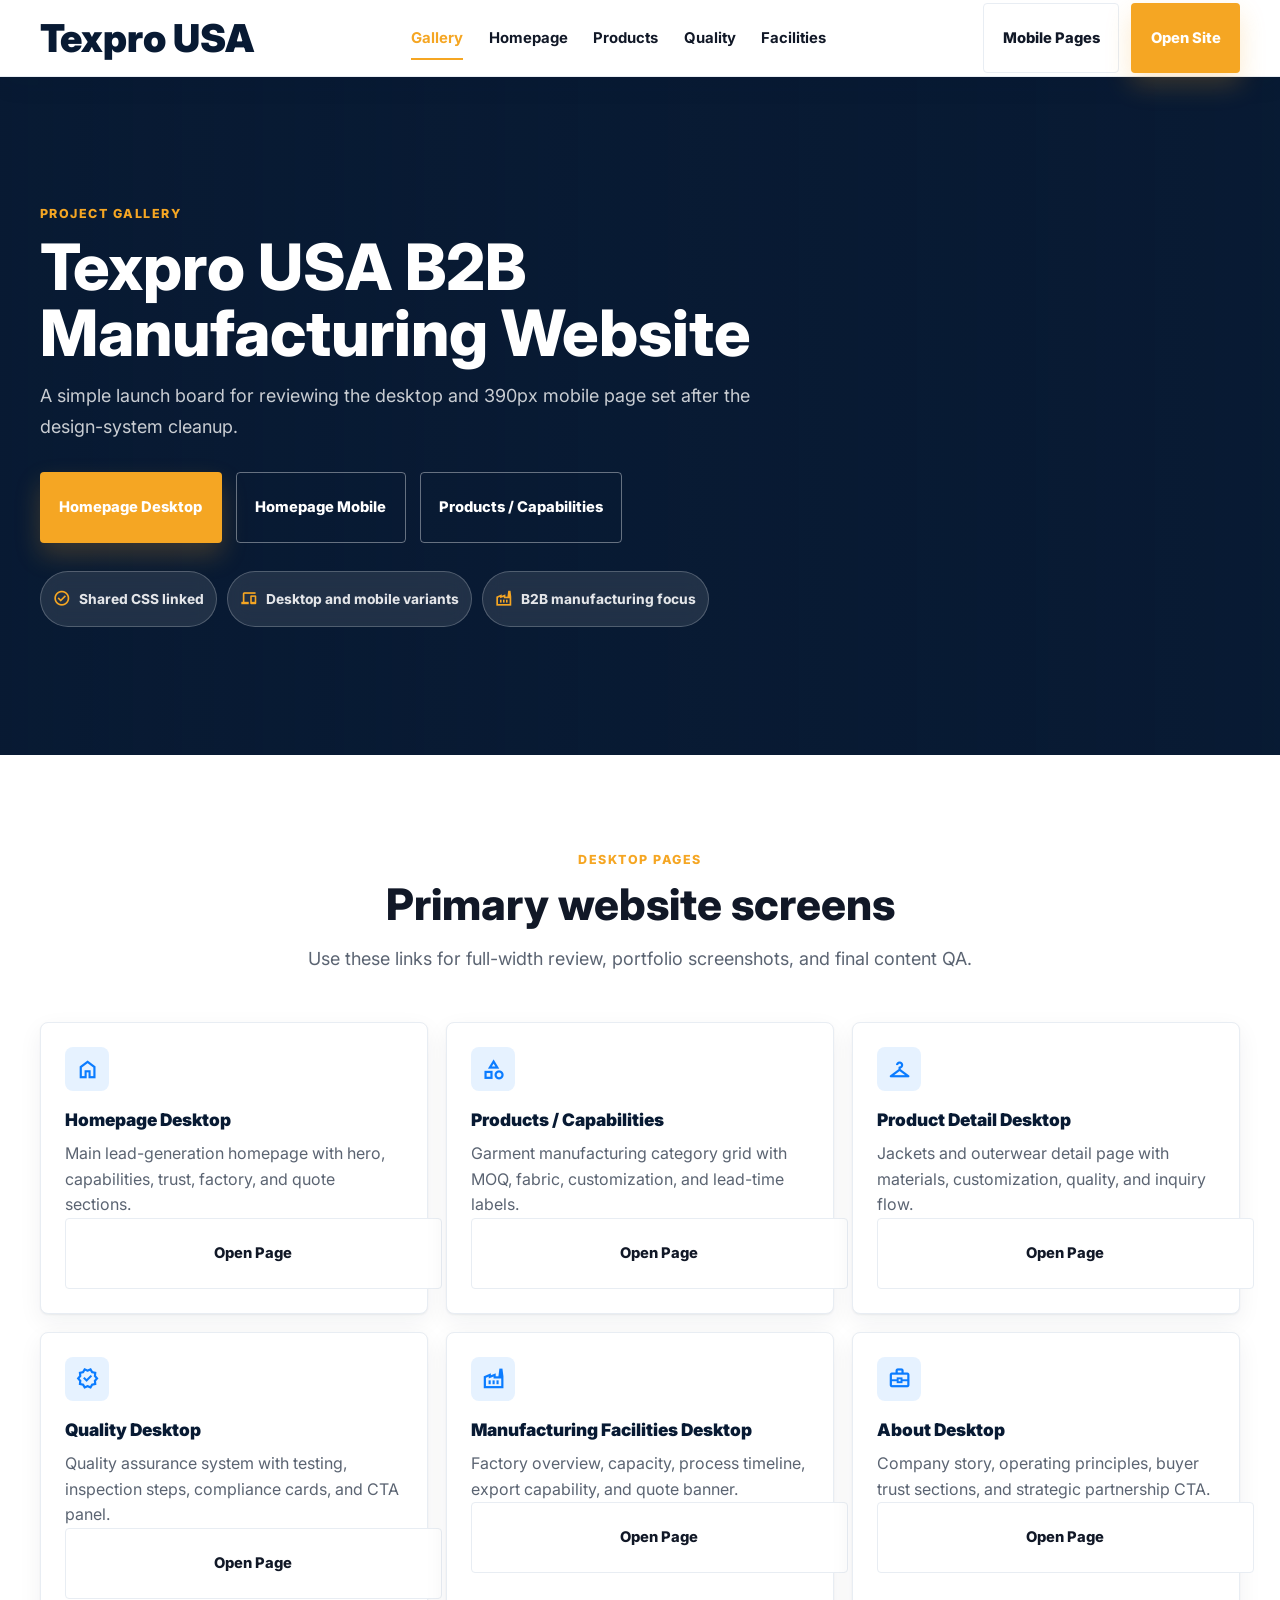
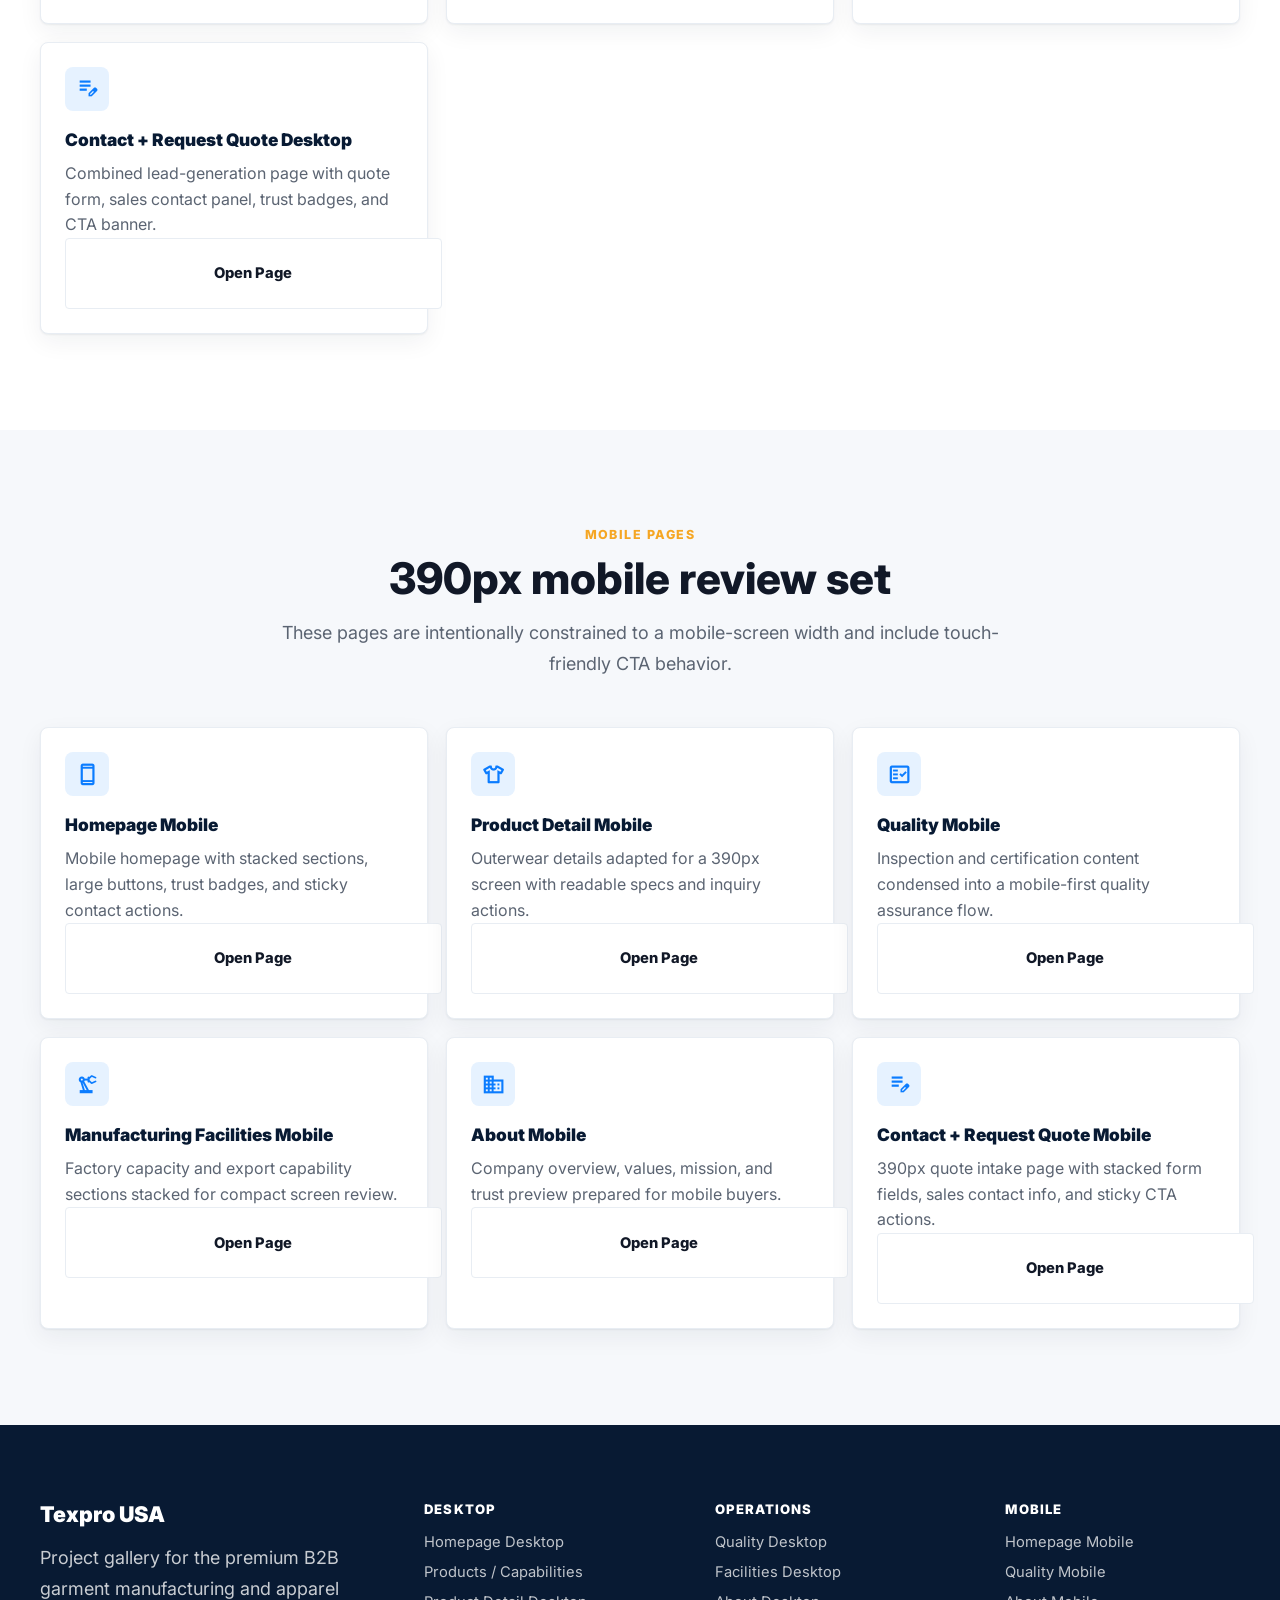
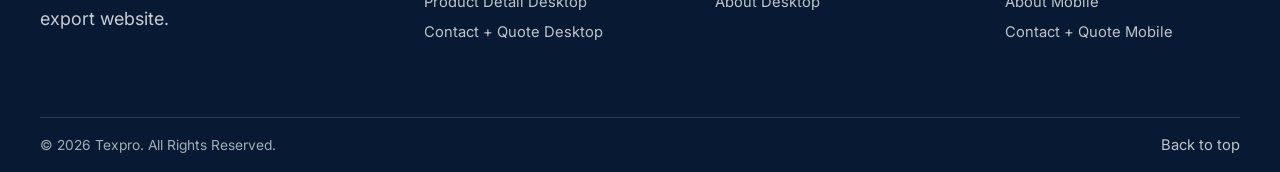
==== commit 81428ce7: "Update Texpro site content and assets" ====
--- a/index.html
+++ b/index.html
@@ -147,7 +147,7 @@
 <article class="tx-card tx-card--interactive tx-icon-card">
 <span class="tx-icon-card__icon"><span aria-hidden="true" class="material-symbols-outlined">edit_note</span></span>
 <h3 class="tx-icon-card__title">Contact + Request Quote Mobile</h3>
-<p class="tx-icon-card__copy">390px quote intake page with stacked form fields, sales contact details, and sticky CTA actions.</p>
+<p class="tx-icon-card__copy">390px quote intake page with stacked form fields, sales contact info, and sticky CTA actions.</p>
 <a class="tx-btn tx-btn--outline tx-btn--full" href="contact_request_quote_mobile/code.html">Open Page</a>
 </article>
 </div>
@@ -189,7 +189,7 @@
 </div>
 </div>
 <div class="tx-container tx-footer__bottom">
-<span>&copy; 2024 Texpro USA. Project review gallery.</span>
+<span>&copy; 2026 Texpro. All Rights Reserved.</span>
 <a class="tx-footer__link" href="#top">Back to top</a>
 </div>
 </footer>
--- a/assets/css/texpro-design-system.css
+++ b/assets/css/texpro-design-system.css
@@ -672,6 +672,207 @@
   text-align: right;
 }
 
+.tx-catalogue-nav-section {
+  padding-block: 28px;
+  border-bottom: 1px solid var(--tx-border);
+}
+
+.tx-product-nav {
+  display: flex;
+  flex-wrap: wrap;
+  justify-content: center;
+  gap: 10px;
+}
+
+.tx-product-nav__chip {
+  display: inline-flex;
+  min-height: 42px;
+  align-items: center;
+  justify-content: center;
+  padding: 0 14px;
+  border: 1px solid rgba(8, 26, 51, 0.1);
+  border-radius: 999px;
+  background: var(--tx-white);
+  color: var(--tx-navy);
+  font-size: 0.86rem;
+  font-weight: 800;
+  line-height: 1.2;
+  text-align: center;
+  text-decoration: none;
+  box-shadow: 0 8px 22px rgba(8, 26, 51, 0.06);
+  transition: border-color var(--tx-transition), color var(--tx-transition), transform var(--tx-transition), box-shadow var(--tx-transition);
+}
+
+.tx-product-nav__chip:hover,
+.tx-product-nav__chip:focus-visible {
+  border-color: rgba(11, 124, 255, 0.36);
+  color: var(--tx-blue);
+  box-shadow: 0 12px 28px rgba(8, 26, 51, 0.1);
+  transform: translateY(-1px);
+}
+
+.tx-catalogue-grid {
+  display: grid;
+  grid-template-columns: repeat(3, minmax(0, 1fr));
+  gap: 24px;
+  align-items: stretch;
+}
+
+.tx-catalogue-card {
+  display: flex;
+  height: 100%;
+  overflow: hidden;
+  flex-direction: column;
+}
+
+.tx-catalogue-card__media {
+  display: flex;
+  height: 260px;
+  align-items: center;
+  justify-content: center;
+  padding: 18px;
+  border-bottom: 1px solid var(--tx-border);
+  background: linear-gradient(180deg, #F8FAFC 0%, #FFFFFF 100%);
+}
+
+.tx-catalogue-card__media img {
+  display: block;
+  width: 100%;
+  height: 100%;
+  object-fit: contain;
+  transition: transform 320ms ease;
+}
+
+.tx-catalogue-card:hover .tx-catalogue-card__media img {
+  transform: scale(1.025);
+}
+
+.tx-catalogue-card__body {
+  display: flex;
+  flex: 1;
+  flex-direction: column;
+  gap: 14px;
+  padding: 22px;
+}
+
+.tx-catalogue-card__title {
+  margin: 0;
+  color: var(--tx-navy);
+  font-size: 1.12rem;
+  font-weight: 850;
+  line-height: 1.25;
+}
+
+.tx-catalogue-card__copy {
+  display: -webkit-box;
+  min-height: 4.45em;
+  margin: 0;
+  overflow: hidden;
+  -webkit-box-orient: vertical;
+  -webkit-line-clamp: 3;
+  color: var(--tx-text-muted);
+  font-size: 0.94rem;
+  line-height: 1.48;
+}
+
+.tx-product-chip-list {
+  display: flex;
+  flex-wrap: wrap;
+  gap: 8px;
+  margin: 0;
+  padding: 0;
+  list-style: none;
+}
+
+.tx-product-chip-list li {
+  display: inline-flex;
+  min-height: 28px;
+  align-items: center;
+  padding: 5px 9px;
+  border: 1px solid rgba(11, 124, 255, 0.14);
+  border-radius: 999px;
+  background: rgba(11, 124, 255, 0.07);
+  color: var(--tx-navy);
+  font-size: 0.78rem;
+  font-weight: 750;
+  line-height: 1.15;
+}
+
+.tx-feature-list {
+  display: grid;
+  gap: 8px;
+  margin: 0;
+  padding: 14px 0 0;
+  border-top: 1px solid var(--tx-border);
+  list-style: none;
+}
+
+.tx-feature-list li {
+  display: flex;
+  align-items: flex-start;
+  gap: 9px;
+  color: var(--tx-text-muted);
+  font-size: 0.9rem;
+  line-height: 1.35;
+}
+
+.tx-feature-list li::before {
+  content: "";
+  width: 6px;
+  height: 6px;
+  flex: 0 0 6px;
+  margin-top: 0.48em;
+  border-radius: 999px;
+  background: var(--tx-gold);
+  box-shadow: 0 0 0 3px rgba(245, 166, 35, 0.14);
+}
+
+.tx-catalogue-card__button {
+  margin-top: auto;
+}
+
+@media (max-width: 1024px) {
+  .tx-catalogue-grid {
+    grid-template-columns: repeat(2, minmax(0, 1fr));
+  }
+}
+
+@media (max-width: 720px) {
+  .tx-catalogue-nav-section {
+    padding-block: 18px;
+  }
+
+  .tx-product-nav {
+    justify-content: flex-start;
+    gap: 8px;
+  }
+
+  .tx-product-nav__chip {
+    flex: 1 1 220px;
+    min-height: 44px;
+    padding-inline: 12px;
+  }
+
+  .tx-catalogue-grid {
+    grid-template-columns: 1fr;
+    gap: 18px;
+  }
+
+  .tx-catalogue-card__media {
+    height: 220px;
+    padding: 14px;
+  }
+
+  .tx-catalogue-card__body {
+    gap: 13px;
+    padding: 18px;
+  }
+
+  .tx-catalogue-card__copy {
+    min-height: 0;
+  }
+}
+
 /* Certification and compliance */
 .tx-cert-grid {
   display: grid;
@@ -731,6 +932,39 @@
   font-weight: 800;
 }
 
+.tx-logo-proof {
+  max-width: 980px;
+  margin-inline: auto;
+}
+
+.tx-logo-proof__card {
+  display: flex;
+  min-height: 170px;
+  align-items: center;
+  justify-content: center;
+  padding: clamp(18px, 4vw, 36px);
+  border: 1px solid var(--tx-border);
+  border-radius: var(--tx-radius-md);
+  background: var(--tx-white);
+  box-shadow: var(--tx-shadow-sm);
+}
+
+.tx-logo-proof__image {
+  display: block;
+  width: 100%;
+  max-height: 260px;
+  object-fit: contain;
+}
+
+.tx-mobile-section .tx-logo-proof__card {
+  min-height: 130px;
+  padding: 16px;
+}
+
+.tx-mobile-section .tx-logo-proof__image {
+  max-height: 190px;
+}
+
 /* Factory cards */
 .tx-factory-grid {
   display: grid;
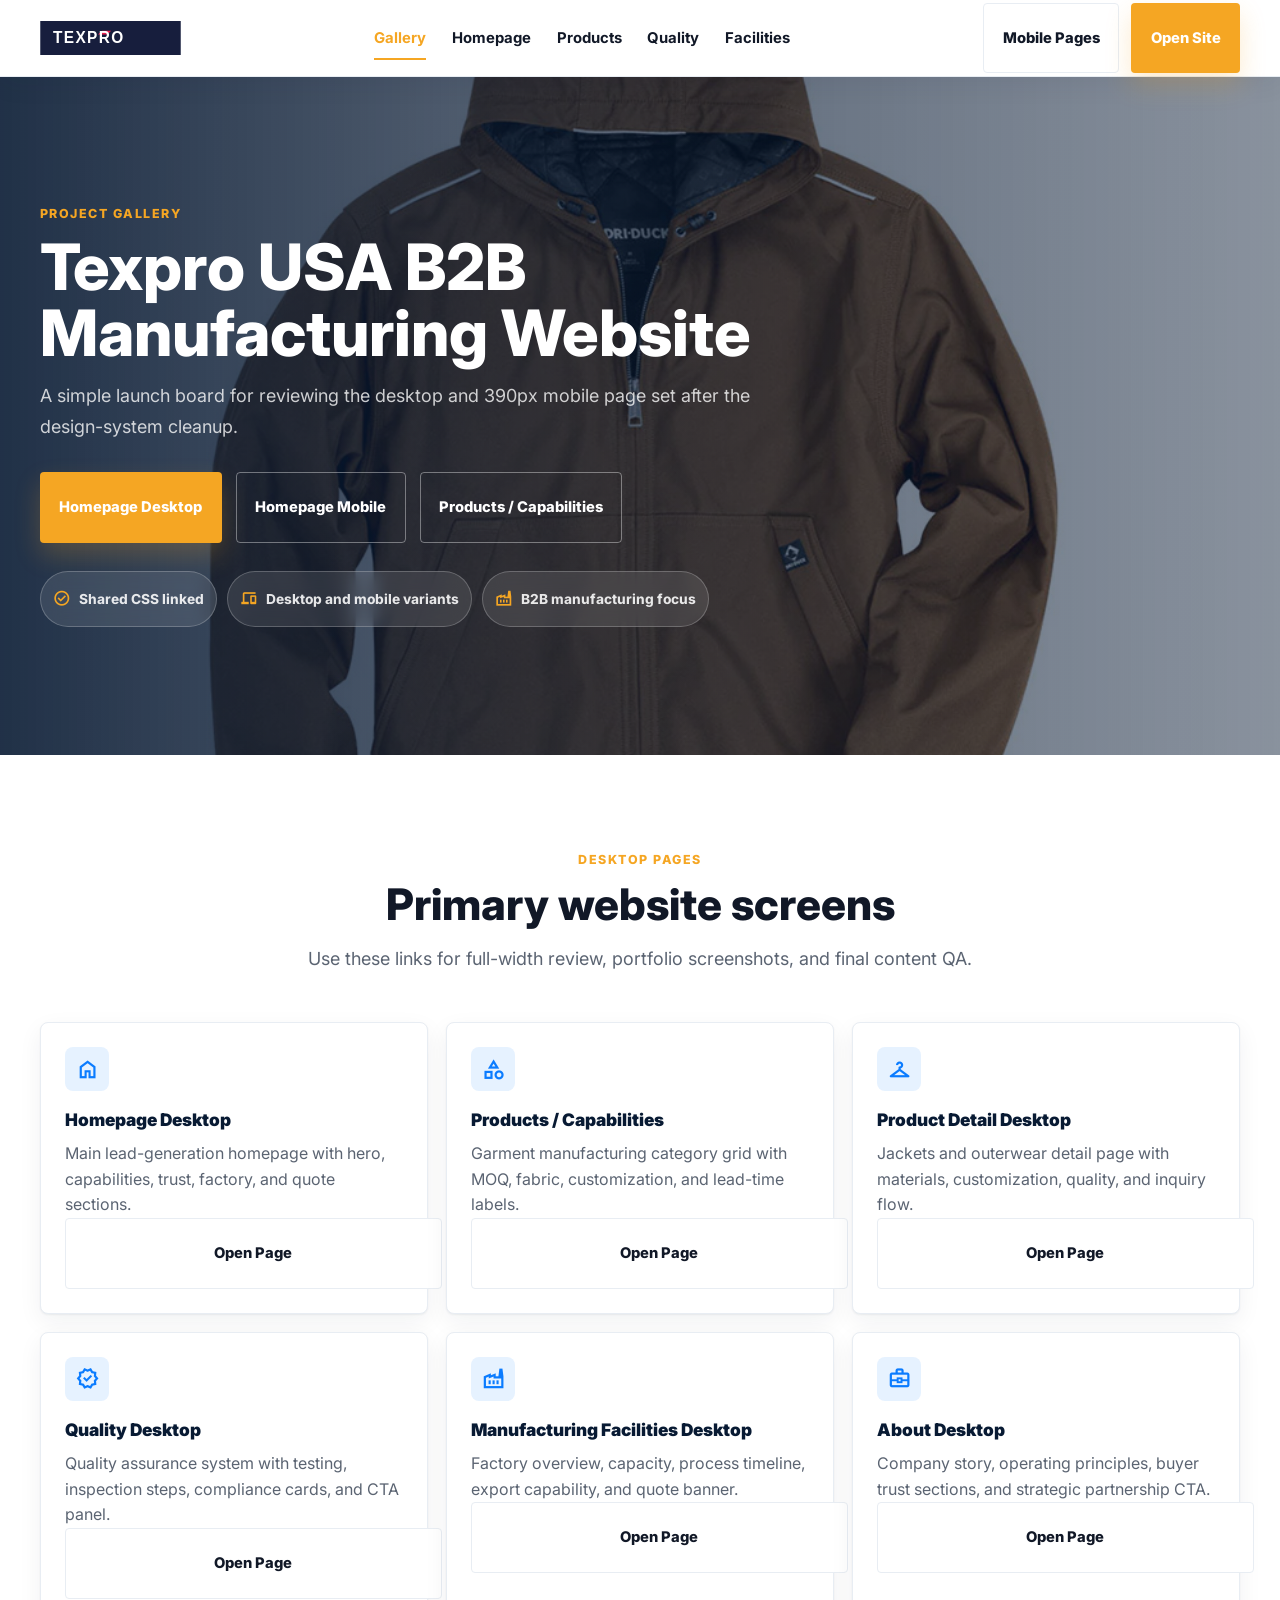
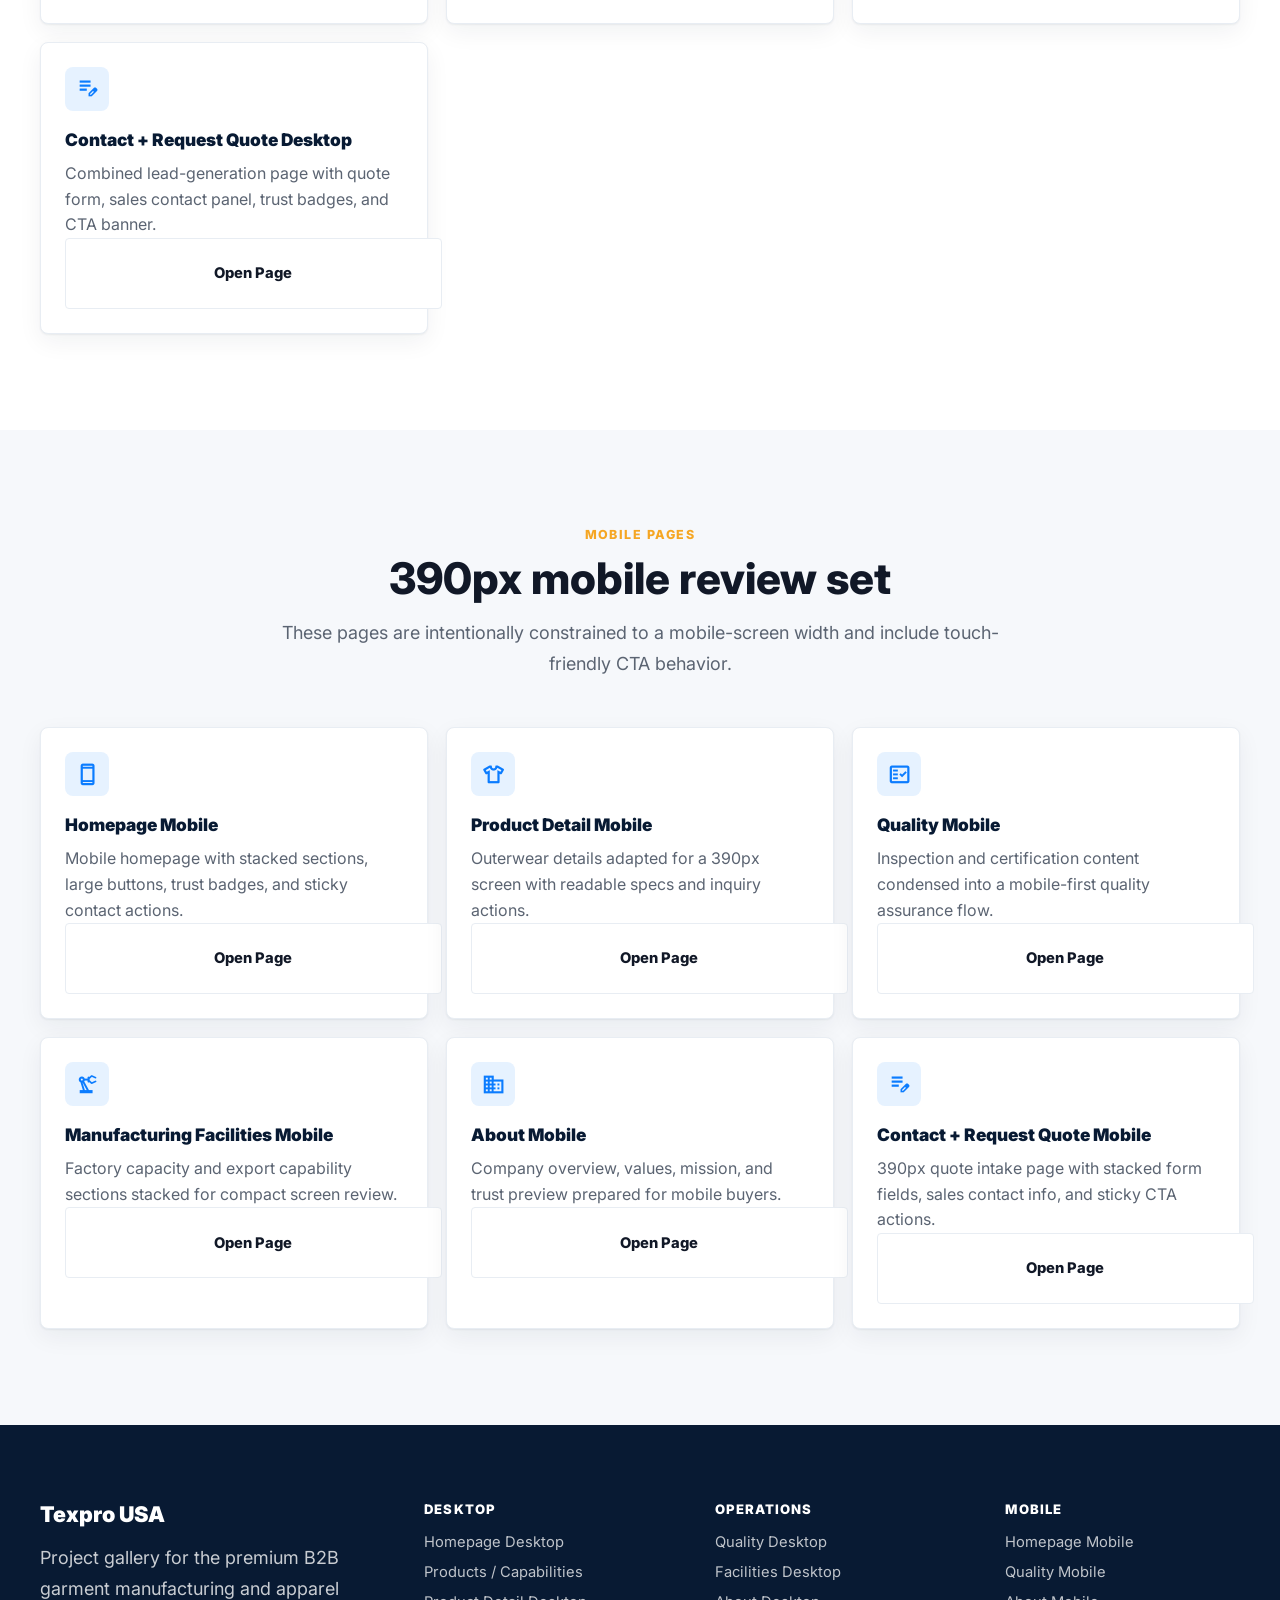
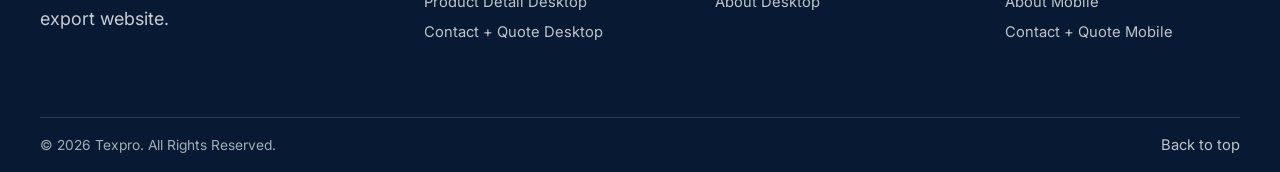
==== commit c30b50d4: "Update Texpro site content and assets" ====
--- a/index.html
+++ b/index.html
@@ -11,7 +11,7 @@
 <body class="tx-page">
 <header class="tx-navbar">
 <div class="tx-container--wide tx-navbar__inner">
-<a class="tx-navbar__brand" href="#top">Texpro USA</a>
+<a class="tx-navbar__brand" href="#top" aria-label="Texpro USA home"><img class="tx-brand-logo" src="assets/images/texpro/logos/texpro-nav-logo.svg" alt="Texpro"/></a>
 <nav aria-label="Project navigation">
 <ul class="tx-navbar__links">
 <li><a class="tx-navbar__link is-active" href="#gallery">Gallery</a></li>
@@ -31,7 +31,7 @@
 
 <main>
 <section class="tx-hero tx-hero--compact" id="top">
-<div class="tx-hero__media tx-hero__media--bg" style="background-image: url('https://lh3.googleusercontent.com/aida-public/[base64]')"></div>
+<div class="tx-hero__media tx-hero__media--bg" style="background-image: url('assets/images/texpro-old/products/jackets-coats/1.jpg')"></div>
 <div class="tx-hero__overlay"></div>
 <div class="tx-container--wide">
 <div class="tx-hero__content">
--- a/assets/css/texpro-design-system.css
+++ b/assets/css/texpro-design-system.css
@@ -185,6 +185,9 @@
 }
 
 .tx-navbar__brand {
+  display: inline-flex;
+  flex: 0 0 auto;
+  align-items: center;
   color: var(--tx-navy);
   font-size: clamp(1.55rem, 3vw, 2.45rem);
   font-weight: 900;
@@ -192,6 +195,14 @@
   line-height: 1;
   text-decoration: none;
   white-space: nowrap;
+}
+
+.tx-brand-logo {
+  display: block;
+  width: clamp(132px, 11vw, 178px);
+  height: auto;
+  max-height: 42px;
+  object-fit: contain;
 }
 
 .tx-navbar__links {
@@ -445,6 +456,176 @@
   margin-top: 30px;
 }
 
+.tx-hero-carousel {
+  position: absolute;
+  inset: 0;
+}
+
+.tx-hero-carousel__slide {
+  position: absolute;
+  inset: 0;
+  background-position: center;
+  background-size: cover;
+  opacity: 0;
+  transform: scale(1.04);
+  animation: txHeroCarousel 24s infinite;
+}
+
+.tx-hero-carousel__slide:nth-child(2) {
+  animation-delay: 6s;
+}
+
+.tx-hero-carousel__slide:nth-child(3) {
+  animation-delay: 12s;
+}
+
+.tx-hero-carousel__slide:nth-child(4) {
+  animation-delay: 18s;
+}
+
+.tx-hero-carousel__dots {
+  display: flex;
+  gap: 8px;
+  margin-top: 22px;
+}
+
+.tx-hero-carousel__dots span {
+  display: block;
+  width: 34px;
+  height: 3px;
+  overflow: hidden;
+  border-radius: 999px;
+  background: rgba(255, 255, 255, 0.28);
+}
+
+.tx-hero-carousel__dots span::before {
+  display: block;
+  width: 100%;
+  height: 100%;
+  background: var(--tx-gold);
+  transform: scaleX(0);
+  transform-origin: left;
+  animation: txHeroDot 24s infinite;
+  content: "";
+}
+
+.tx-hero-carousel__dots span:nth-child(2)::before {
+  animation-delay: 6s;
+}
+
+.tx-hero-carousel__dots span:nth-child(3)::before {
+  animation-delay: 12s;
+}
+
+.tx-hero-carousel__dots span:nth-child(4)::before {
+  animation-delay: 18s;
+}
+
+.tx-hero-stat-strip {
+  display: grid;
+  max-width: 760px;
+  grid-template-columns: repeat(3, minmax(0, 1fr));
+  gap: 10px;
+  margin-top: 24px;
+}
+
+.tx-hero-stat-strip span {
+  min-width: 0;
+  padding: 14px 16px;
+  border: 1px solid rgba(255, 255, 255, 0.18);
+  border-radius: var(--tx-radius-md);
+  background: rgba(255, 255, 255, 0.11);
+  box-shadow: 0 14px 32px rgba(0, 0, 0, 0.16);
+  backdrop-filter: blur(12px);
+}
+
+.tx-hero-stat-strip strong,
+.tx-hero-stat-strip small {
+  display: block;
+}
+
+.tx-hero-stat-strip strong {
+  color: var(--tx-white);
+  font-size: clamp(1.15rem, 2vw, 1.65rem);
+  font-weight: 900;
+  line-height: 1.05;
+}
+
+.tx-hero-stat-strip small {
+  margin-top: 5px;
+  color: rgba(255, 255, 255, 0.76);
+  font-size: 0.78rem;
+  font-weight: 750;
+  line-height: 1.25;
+}
+
+@keyframes txHeroCarousel {
+  0%,
+  25% {
+    opacity: 1;
+    transform: scale(1.04);
+  }
+
+  30%,
+  100% {
+    opacity: 0;
+    transform: scale(1.12);
+  }
+}
+
+@keyframes txHeroDot {
+  0% {
+    transform: scaleX(0);
+  }
+
+  5%,
+  25% {
+    transform: scaleX(1);
+  }
+
+  30%,
+  100% {
+    transform: scaleX(0);
+  }
+}
+
+.tx-home-proof-band {
+  position: relative;
+  overflow: hidden;
+  background:
+    linear-gradient(135deg, rgba(245, 166, 35, 0.09), rgba(11, 124, 255, 0.05) 46%, rgba(255, 255, 255, 0) 74%),
+    var(--tx-white);
+}
+
+.tx-home-proof-band .tx-proof-card,
+.tx-home-proof-band .tx-mobile-stat-card {
+  border-color: rgba(8, 26, 51, 0.09);
+  box-shadow: 0 18px 44px rgba(8, 26, 51, 0.08);
+}
+
+.tx-home-proof-band .tx-cert-pills {
+  justify-content: center;
+}
+
+.tx-home-intro-band .tx-split {
+  align-items: start;
+}
+
+.tx-home-intro-band .tx-icon-card {
+  position: relative;
+  overflow: hidden;
+}
+
+.tx-home-intro-band .tx-icon-card::before {
+  position: absolute;
+  top: 0;
+  right: 0;
+  left: 0;
+  height: 3px;
+  background: linear-gradient(90deg, var(--tx-gold), var(--tx-blue));
+  content: "";
+}
+
 .tx-proof-grid {
   display: grid;
   grid-template-columns: repeat(3, minmax(0, 1fr));
@@ -922,6 +1103,10 @@
   list-style: none;
 }
 
+.tx-cert-pills--center {
+  justify-content: center;
+}
+
 .tx-cert-pill {
   padding: 7px 10px;
   border: 1px solid var(--tx-border);
@@ -1433,11 +1618,18 @@
 }
 
 .tx-mobile-header__brand {
+  display: inline-flex;
+  align-items: center;
   color: var(--tx-navy);
   font-size: 1.55rem;
   font-weight: 900;
   line-height: 1;
   text-decoration: none;
+}
+
+.tx-mobile-header__brand .tx-brand-logo {
+  width: 128px;
+  max-height: 34px;
 }
 
 .tx-mobile-header__button {
@@ -1462,6 +1654,10 @@
   color: var(--tx-white);
 }
 
+.tx-mobile-hero.tx-hero--carousel {
+  min-height: 720px;
+}
+
 .tx-mobile-hero__media,
 .tx-mobile-hero__overlay {
   position: absolute;
@@ -1507,6 +1703,24 @@
   display: grid;
   gap: 8px;
   margin-top: 22px;
+}
+
+.tx-mobile-hero .tx-hero-stat-strip {
+  grid-template-columns: repeat(3, minmax(0, 1fr));
+  gap: 7px;
+  margin-top: 18px;
+}
+
+.tx-mobile-hero .tx-hero-stat-strip span {
+  padding: 10px 8px;
+}
+
+.tx-mobile-hero .tx-hero-stat-strip strong {
+  font-size: 0.92rem;
+}
+
+.tx-mobile-hero .tx-hero-stat-strip small {
+  font-size: 0.66rem;
 }
 
 .tx-mobile-badges .tx-trust-badge {
@@ -1681,6 +1895,10 @@
     grid-template-columns: 1fr;
   }
 
+  .tx-hero-stat-strip {
+    grid-template-columns: 1fr;
+  }
+
   .tx-product-grid,
   .tx-factory-grid,
   .tx-cert-grid,
@@ -1734,4 +1952,459 @@
     animation-duration: 0.01ms !important;
     animation-iteration-count: 1 !important;
   }
-}
+
+  .tx-hero-carousel__slide,
+  .tx-hero-carousel__dots span::before {
+    animation: none !important;
+  }
+
+  .tx-hero-carousel__slide:first-child {
+    opacity: 1;
+    transform: none;
+  }
+}
+
+/* Homepage image showcase */
+.tx-home-image-showcase {
+  display: grid;
+  grid-template-columns: minmax(0, 1.12fr) minmax(360px, 0.88fr);
+  gap: 24px;
+  align-items: stretch;
+}
+
+.tx-home-featured-image {
+  position: relative;
+  min-height: 560px;
+  margin: 0;
+  overflow: hidden;
+  border: 1px solid rgba(8, 26, 51, 0.08);
+  border-radius: var(--tx-radius-md);
+  background: var(--tx-bg-soft);
+  box-shadow: var(--tx-shadow-md);
+}
+
+.tx-home-featured-image::after {
+  position: absolute;
+  inset: 0;
+  background: linear-gradient(180deg, rgba(8, 26, 51, 0.02), rgba(8, 26, 51, 0.8));
+  content: "";
+}
+
+.tx-home-featured-image img {
+  display: block;
+  width: 100%;
+  height: 100%;
+  object-fit: cover;
+}
+
+.tx-home-featured-image figcaption {
+  position: absolute;
+  right: 22px;
+  bottom: 22px;
+  left: 22px;
+  z-index: 1;
+  color: var(--tx-white);
+}
+
+.tx-home-featured-image figcaption span {
+  display: block;
+  color: var(--tx-gold);
+  font-size: 0.78rem;
+  font-weight: 850;
+  letter-spacing: 0.08em;
+  text-transform: uppercase;
+}
+
+.tx-home-featured-image figcaption strong {
+  display: block;
+  max-width: 520px;
+  margin-top: 6px;
+  font-size: clamp(1.25rem, 2vw, 1.85rem);
+  line-height: 1.18;
+}
+
+.tx-home-gallery-list {
+  display: grid;
+  grid-template-columns: repeat(2, minmax(0, 1fr));
+  gap: 16px;
+}
+
+.tx-home-image-card {
+  overflow: hidden;
+  border: 1px solid var(--tx-border);
+  border-radius: var(--tx-radius-md);
+  background: var(--tx-white);
+  box-shadow: var(--tx-shadow-sm);
+}
+
+.tx-home-image-card__media {
+  display: flex;
+  aspect-ratio: 4 / 3;
+  align-items: center;
+  justify-content: center;
+  padding: 12px;
+  border-bottom: 1px solid var(--tx-border);
+  background: linear-gradient(180deg, #F8FAFC 0%, #FFFFFF 100%);
+}
+
+.tx-home-image-card__media img {
+  display: block;
+  width: 100%;
+  height: 100%;
+  object-fit: contain;
+}
+
+.tx-home-image-card__body {
+  padding: 16px;
+}
+
+.tx-home-image-card__body h3 {
+  margin: 0;
+  color: var(--tx-navy);
+  font-size: 1rem;
+  font-weight: 900;
+  line-height: 1.25;
+}
+
+.tx-home-image-card__body p {
+  margin: 8px 0 0;
+  color: var(--tx-text-muted);
+  font-size: 0.86rem;
+  font-weight: 650;
+  line-height: 1.45;
+}
+
+@media (max-width: 980px) {
+  .tx-home-image-showcase {
+    grid-template-columns: 1fr;
+  }
+
+  .tx-home-featured-image {
+    min-height: 420px;
+  }
+}
+
+@media (max-width: 640px) {
+  .tx-home-featured-image {
+    min-height: 320px;
+  }
+
+  .tx-home-featured-image figcaption {
+    right: 16px;
+    bottom: 16px;
+    left: 16px;
+  }
+
+  .tx-home-gallery-list {
+    grid-template-columns: 1fr;
+  }
+}
+
+/* Product catalogue gallery */
+.tx-product-catalogue-intro {
+  max-width: 920px;
+}
+
+.tx-product-catalogue {
+  display: grid;
+  gap: clamp(36px, 6vw, 64px);
+}
+
+.tx-product-category {
+  scroll-margin-top: 110px;
+  padding-top: clamp(26px, 4vw, 42px);
+  border-top: 1px solid var(--tx-border);
+}
+
+.tx-product-category:first-child {
+  padding-top: 0;
+  border-top: 0;
+}
+
+.tx-product-category__head {
+  display: flex;
+  align-items: flex-start;
+  justify-content: space-between;
+  gap: 28px;
+  margin-bottom: 22px;
+}
+
+.tx-product-category__head .tx-copy {
+  max-width: 840px;
+}
+
+.tx-product-category__types {
+  margin-top: 18px;
+}
+
+.tx-product-category__count {
+  flex: 0 0 auto;
+  display: inline-flex;
+  min-height: 34px;
+  align-items: center;
+  padding: 7px 11px;
+  border: 1px solid rgba(8, 26, 51, 0.1);
+  border-radius: var(--tx-radius-sm);
+  background: var(--tx-white);
+  color: var(--tx-navy);
+  font-size: 0.78rem;
+  font-weight: 850;
+  white-space: nowrap;
+  box-shadow: var(--tx-shadow-sm);
+}
+
+.tx-product-gallery-grid {
+  display: grid;
+  grid-template-columns: repeat(4, minmax(0, 1fr));
+  gap: 16px;
+}
+
+.tx-product-gallery-card {
+  margin: 0;
+  overflow: hidden;
+  border: 1px solid var(--tx-border);
+  border-radius: var(--tx-radius-md);
+  background: var(--tx-white);
+  box-shadow: var(--tx-shadow-sm);
+}
+
+.tx-product-gallery-card__media {
+  display: flex;
+  aspect-ratio: 1 / 1;
+  align-items: center;
+  justify-content: center;
+  padding: 12px;
+  background: linear-gradient(180deg, #F8FAFC 0%, #FFFFFF 100%);
+}
+
+.tx-product-gallery-card__media img {
+  display: block;
+  width: 100%;
+  height: 100%;
+  object-fit: contain;
+}
+
+.tx-product-gallery-card figcaption {
+  min-height: 40px;
+  padding: 10px 12px;
+  border-top: 1px solid var(--tx-border);
+  color: var(--tx-text-muted);
+  font-size: 0.78rem;
+  font-weight: 700;
+  line-height: 1.25;
+}
+
+.tx-product-gallery-empty {
+  grid-column: 1 / -1;
+  padding: 28px;
+  border: 1px dashed rgba(8, 26, 51, 0.18);
+  border-radius: var(--tx-radius-md);
+  background: var(--tx-white);
+  color: var(--tx-text-muted);
+  font-weight: 700;
+  text-align: center;
+}
+
+.tx-product-category__cta {
+  margin-top: 22px;
+}
+
+@media (max-width: 1024px) {
+  .tx-product-gallery-grid {
+    grid-template-columns: repeat(3, minmax(0, 1fr));
+  }
+}
+
+@media (max-width: 720px) {
+  .tx-product-category__head {
+    flex-direction: column;
+  }
+
+  .tx-product-category__count {
+    align-self: flex-start;
+  }
+
+  .tx-product-gallery-grid {
+    grid-template-columns: repeat(2, minmax(0, 1fr));
+    gap: 12px;
+  }
+
+  .tx-product-gallery-card__media {
+    padding: 9px;
+  }
+
+  .tx-product-gallery-card figcaption {
+    min-height: 36px;
+    padding: 8px 9px;
+    font-size: 0.72rem;
+  }
+}
+/* Factory worker layout */
+.tx-factory-showcase {
+  display: grid;
+  grid-template-columns: minmax(0, 0.95fr) minmax(360px, 1.05fr);
+  gap: 28px;
+  align-items: stretch;
+}
+
+.tx-factory-showcase__panel {
+  padding: clamp(24px, 4vw, 40px);
+  border: 1px solid var(--tx-border);
+  border-radius: var(--tx-radius-md);
+  background: var(--tx-white);
+  box-shadow: var(--tx-shadow-sm);
+}
+
+.tx-factory-showcase__media {
+  position: relative;
+  min-height: 520px;
+  margin: 0;
+  overflow: hidden;
+  border-radius: var(--tx-radius-md);
+  background: var(--tx-bg-soft);
+  box-shadow: var(--tx-shadow-md);
+}
+
+.tx-factory-showcase__media img {
+  display: block;
+  width: 100%;
+  height: 100%;
+  object-fit: cover;
+}
+
+.tx-factory-showcase__media figcaption {
+  position: absolute;
+  right: 18px;
+  bottom: 18px;
+  left: 18px;
+  padding: 16px 18px;
+  border: 1px solid rgba(255, 255, 255, 0.18);
+  border-radius: var(--tx-radius-sm);
+  background: rgba(8, 26, 51, 0.9);
+  color: var(--tx-white);
+}
+
+.tx-factory-showcase__media figcaption span {
+  display: block;
+  color: var(--tx-gold);
+  font-size: 0.78rem;
+  font-weight: 850;
+  letter-spacing: 0.08em;
+  text-transform: uppercase;
+}
+
+.tx-factory-showcase__media figcaption strong {
+  display: block;
+  margin-top: 4px;
+  font-size: 1.05rem;
+  line-height: 1.35;
+}
+
+.tx-factory-metric-strip {
+  display: grid;
+  grid-template-columns: repeat(2, minmax(0, 1fr));
+  gap: 12px;
+  margin-top: 24px;
+}
+
+.tx-factory-metric-strip span {
+  display: block;
+  padding: 16px;
+  border: 1px solid var(--tx-border);
+  border-radius: var(--tx-radius-sm);
+  background: var(--tx-bg-soft);
+}
+
+.tx-factory-metric-strip strong {
+  display: block;
+  color: var(--tx-navy);
+  font-size: 1.35rem;
+  font-weight: 900;
+  line-height: 1;
+}
+
+.tx-factory-metric-strip small {
+  display: block;
+  margin-top: 7px;
+  color: var(--tx-text-muted);
+  font-size: 0.82rem;
+  font-weight: 750;
+}
+
+.tx-factory-worker-grid {
+  display: grid;
+  grid-template-columns: repeat(3, minmax(0, 1fr));
+  gap: 22px;
+}
+
+.tx-factory-worker-grid--feature {
+  grid-template-columns: minmax(0, 1.35fr) minmax(300px, 0.85fr);
+  grid-auto-rows: minmax(0, auto);
+}
+
+.tx-factory-worker-grid--feature .tx-factory-worker-card:first-child {
+  grid-row: span 2;
+}
+
+.tx-factory-worker-grid--feature .tx-factory-worker-card:first-child .tx-factory-worker-card__media {
+  min-height: 440px;
+  aspect-ratio: 16 / 12;
+}
+
+.tx-factory-worker-grid--feature .tx-factory-worker-card:not(:first-child) .tx-factory-worker-card__media {
+  aspect-ratio: 16 / 9;
+}
+
+.tx-factory-worker-card {
+  overflow: hidden;
+}
+
+.tx-factory-worker-card__media {
+  aspect-ratio: 4 / 3;
+  background: var(--tx-bg-soft);
+}
+
+.tx-factory-worker-card__media img {
+  display: block;
+  width: 100%;
+  height: 100%;
+  object-fit: cover;
+}
+
+.tx-factory-worker-card__body {
+  padding: 22px;
+}
+
+@media (max-width: 980px) {
+  .tx-factory-showcase,
+  .tx-factory-worker-grid {
+    grid-template-columns: 1fr;
+  }
+
+  .tx-factory-worker-grid--feature .tx-factory-worker-card:first-child {
+    grid-row: auto;
+  }
+
+  .tx-factory-worker-grid--feature .tx-factory-worker-card:first-child .tx-factory-worker-card__media {
+    min-height: 0;
+    aspect-ratio: 4 / 3;
+  }
+
+  .tx-factory-showcase__media {
+    min-height: 420px;
+  }
+}
+
+@media (max-width: 640px) {
+  .tx-factory-metric-strip {
+    grid-template-columns: 1fr;
+  }
+
+  .tx-factory-showcase__media {
+    min-height: 320px;
+  }
+
+  .tx-factory-worker-card__body {
+    padding: 18px;
+  }
+}
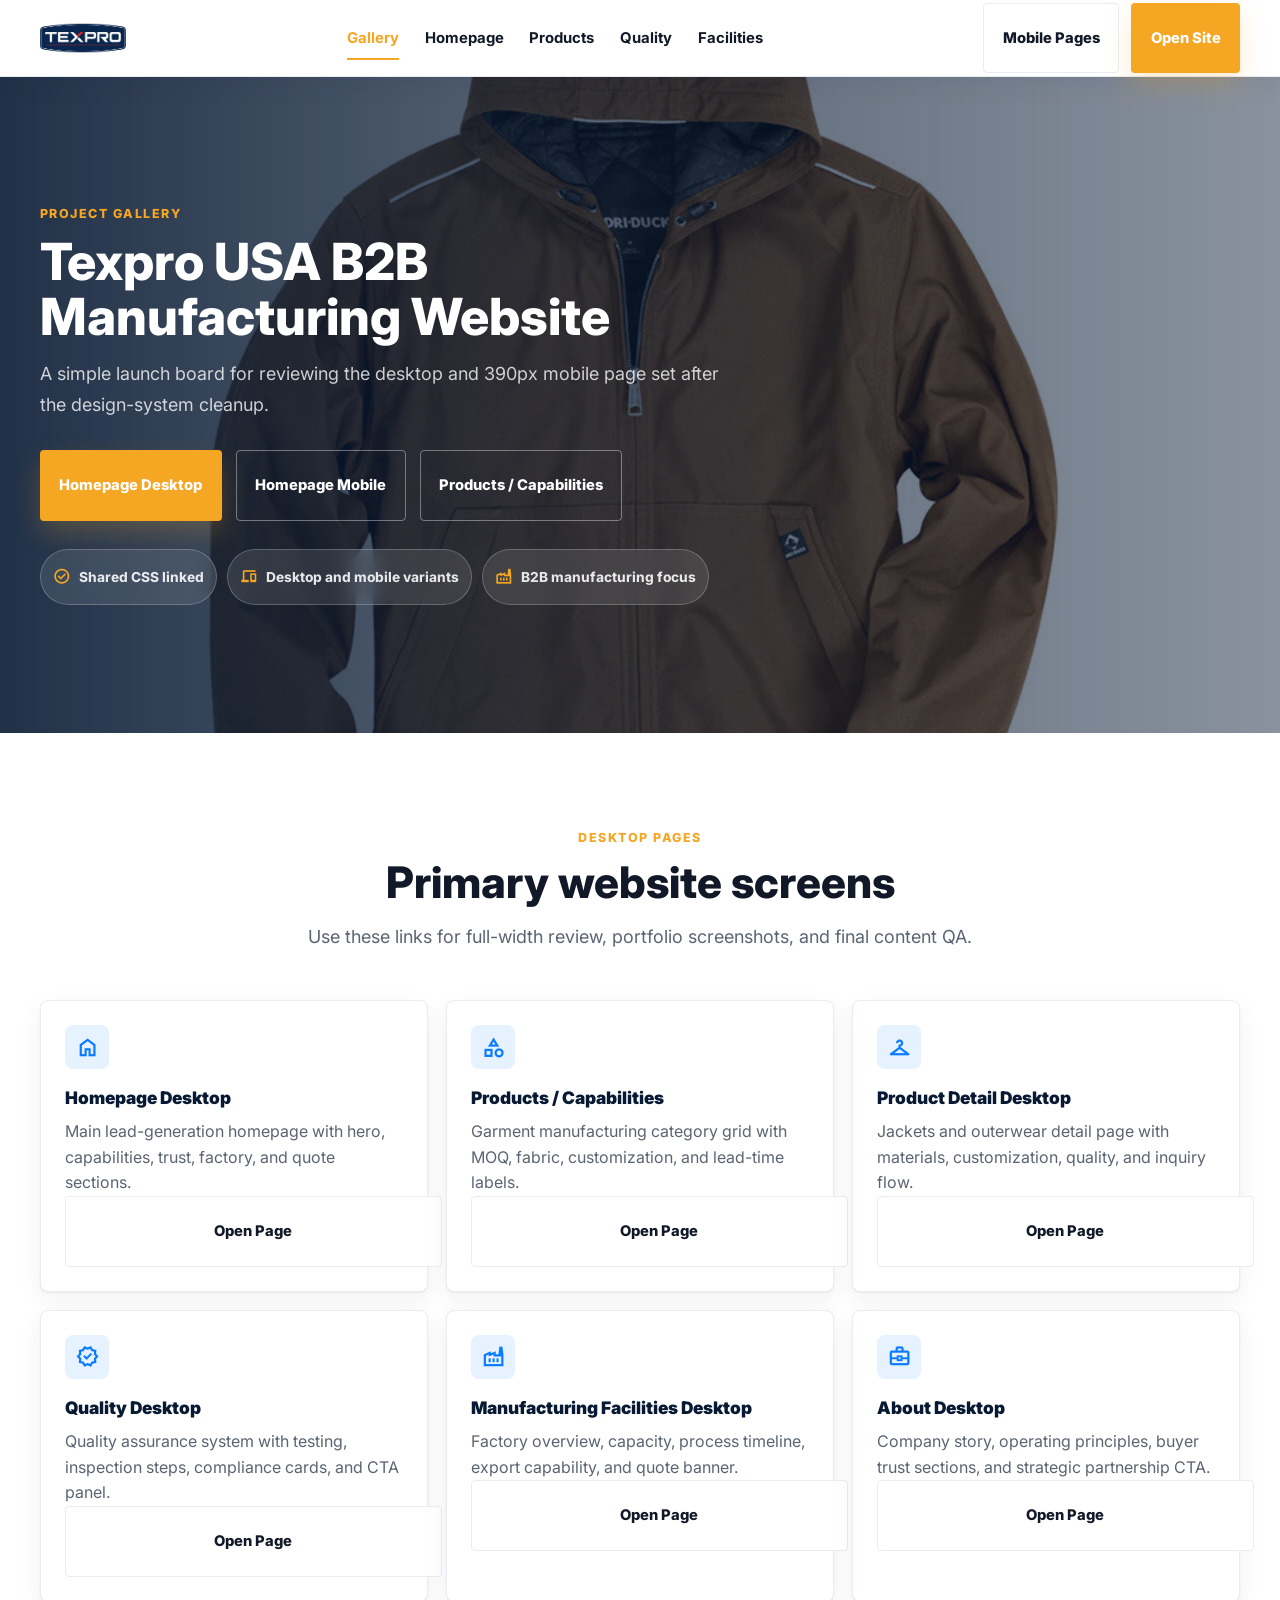
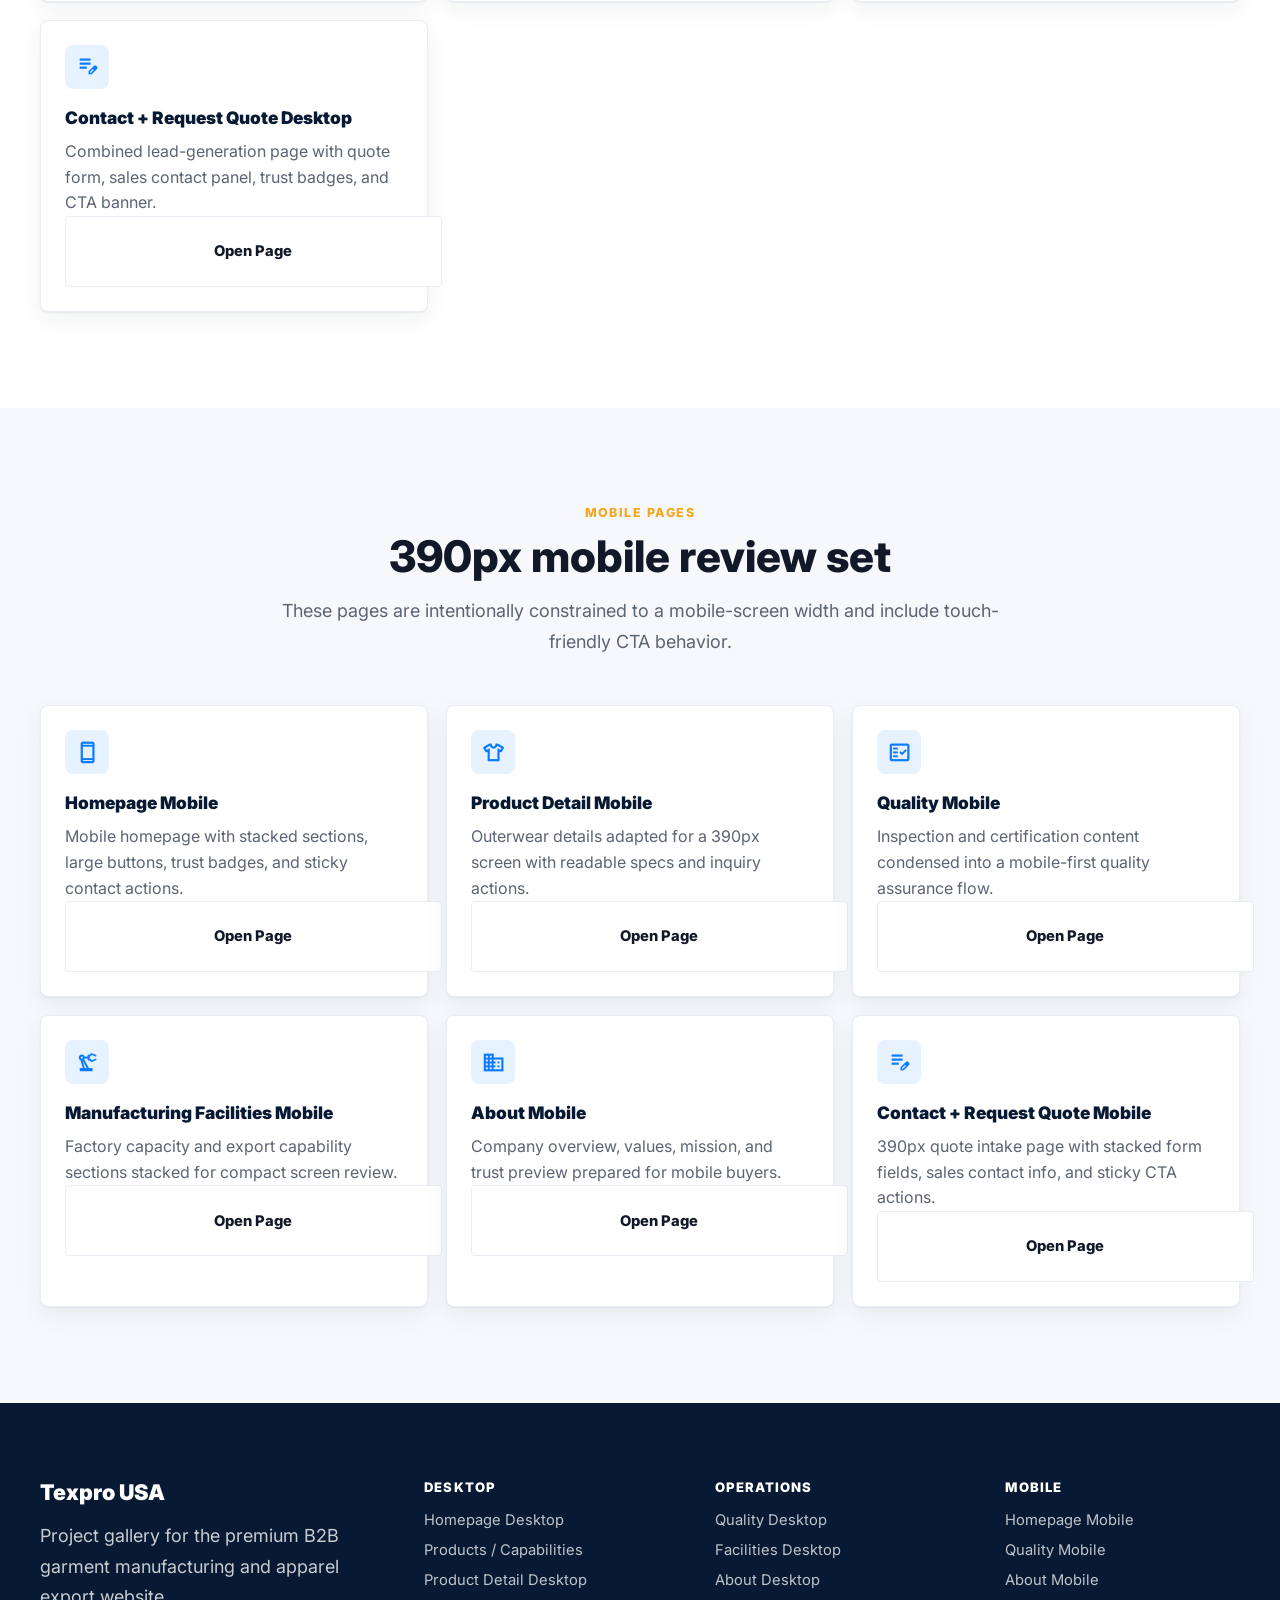
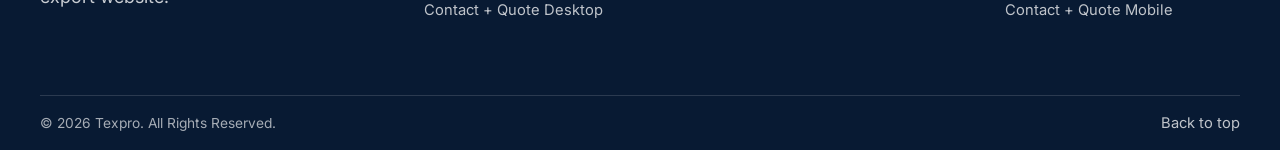
==== commit 38b06a5c: "Update navbar logo asset" ====
--- a/index.html
+++ b/index.html
@@ -11,7 +11,7 @@
 <body class="tx-page">
 <header class="tx-navbar">
 <div class="tx-container--wide tx-navbar__inner">
-<a class="tx-navbar__brand" href="#top" aria-label="Texpro USA home"><img class="tx-brand-logo" src="assets/images/texpro/logos/texpro-nav-logo.svg" alt="Texpro"/></a>
+<a class="tx-navbar__brand" href="#top" aria-label="Texpro USA home"><img class="tx-brand-logo" src="assets/images/New%20Texpro%20Logo.png" alt="Texpro"/></a>
 <nav aria-label="Project navigation">
 <ul class="tx-navbar__links">
 <li><a class="tx-navbar__link is-active" href="#gallery">Gallery</a></li>
--- a/assets/css/texpro-design-system.css
+++ b/assets/css/texpro-design-system.css
@@ -199,9 +199,9 @@
 
 .tx-brand-logo {
   display: block;
-  width: clamp(132px, 11vw, 178px);
-  height: auto;
-  max-height: 42px;
+  width: auto;
+  max-width: 132px;
+  height: clamp(44px, 3.7vw, 56px);
   object-fit: contain;
 }
 
@@ -448,6 +448,18 @@
   padding-block: clamp(72px, 10vw, 128px);
 }
 
+.tx-hero__content .tx-heading-xl {
+  max-width: min(100%, 760px);
+  font-size: clamp(2.75rem, 4vw, 4rem);
+  line-height: 1.06;
+  overflow-wrap: normal;
+  text-wrap: balance;
+}
+
+.tx-hero__content .tx-copy {
+  max-width: 680px;
+}
+
 .tx-hero__actions,
 .tx-cta-row {
   display: flex;
@@ -468,7 +480,7 @@
   background-size: cover;
   opacity: 0;
   transform: scale(1.04);
-  animation: txHeroCarousel 24s infinite;
+  animation: txHeroCarousel 18s infinite;
 }
 
 .tx-hero-carousel__slide:nth-child(2) {
@@ -477,10 +489,6 @@
 
 .tx-hero-carousel__slide:nth-child(3) {
   animation-delay: 12s;
-}
-
-.tx-hero-carousel__slide:nth-child(4) {
-  animation-delay: 18s;
 }
 
 .tx-hero-carousel__dots {
@@ -505,7 +513,7 @@
   background: var(--tx-gold);
   transform: scaleX(0);
   transform-origin: left;
-  animation: txHeroDot 24s infinite;
+  animation: txHeroDot 18s infinite;
   content: "";
 }
 
@@ -515,10 +523,6 @@
 
 .tx-hero-carousel__dots span:nth-child(3)::before {
   animation-delay: 12s;
-}
-
-.tx-hero-carousel__dots span:nth-child(4)::before {
-  animation-delay: 18s;
 }
 
 .tx-hero-stat-strip {
@@ -561,12 +565,12 @@
 
 @keyframes txHeroCarousel {
   0%,
-  25% {
+  30% {
     opacity: 1;
     transform: scale(1.04);
   }
 
-  30%,
+  36%,
   100% {
     opacity: 0;
     transform: scale(1.12);
@@ -579,11 +583,11 @@
   }
 
   5%,
-  25% {
+  30% {
     transform: scaleX(1);
   }
 
-  30%,
+  36%,
   100% {
     transform: scaleX(0);
   }
@@ -652,6 +656,88 @@
   color: var(--tx-text-muted);
   font-size: 0.92rem;
   font-weight: 700;
+}
+
+.tx-evidence-panel {
+  margin-top: clamp(28px, 5vw, 46px);
+  padding: clamp(20px, 4vw, 30px);
+  border: 1px solid rgba(8, 26, 51, 0.08);
+  border-radius: var(--tx-radius-md);
+  background: rgba(255, 255, 255, 0.82);
+  box-shadow: 0 20px 54px rgba(8, 26, 51, 0.08);
+}
+
+.tx-evidence-panel__header {
+  max-width: 760px;
+  margin: 0 auto 22px;
+  text-align: center;
+}
+
+.tx-evidence-panel__header .tx-copy {
+  margin-top: 10px;
+}
+
+.tx-evidence-grid {
+  display: grid;
+  grid-template-columns: repeat(3, minmax(0, 1fr));
+  gap: 16px;
+}
+
+.tx-evidence-card {
+  overflow: hidden;
+  border: 1px solid var(--tx-border);
+  border-radius: var(--tx-radius-md);
+  background: var(--tx-white);
+}
+
+.tx-evidence-card img {
+  display: block;
+  width: 100%;
+  aspect-ratio: 16 / 10;
+  object-fit: cover;
+}
+
+.tx-evidence-card__body {
+  padding: 16px;
+}
+
+.tx-evidence-card__tag {
+  display: inline-flex;
+  margin-bottom: 10px;
+  padding: 5px 8px;
+  border-radius: 999px;
+  background: rgba(245, 166, 35, 0.13);
+  color: #8A5200;
+  font-size: 0.72rem;
+  font-weight: 900;
+  letter-spacing: 0.04em;
+  text-transform: uppercase;
+}
+
+.tx-evidence-card h4 {
+  margin: 0;
+  color: var(--tx-navy);
+  font-size: 1rem;
+  font-weight: 900;
+  line-height: 1.25;
+}
+
+.tx-evidence-card p {
+  margin: 8px 0 0;
+  color: var(--tx-text-muted);
+  font-size: 0.86rem;
+  font-weight: 650;
+  line-height: 1.55;
+}
+
+@media (max-width: 980px) {
+  .tx-evidence-grid {
+    grid-template-columns: 1fr;
+  }
+
+  .tx-evidence-panel__header {
+    text-align: left;
+  }
 }
 
 .tx-badge-row {
@@ -1628,8 +1714,9 @@
 }
 
 .tx-mobile-header__brand .tx-brand-logo {
-  width: 128px;
-  max-height: 34px;
+  width: auto;
+  max-width: 96px;
+  height: 40px;
 }
 
 .tx-mobile-header__button {
